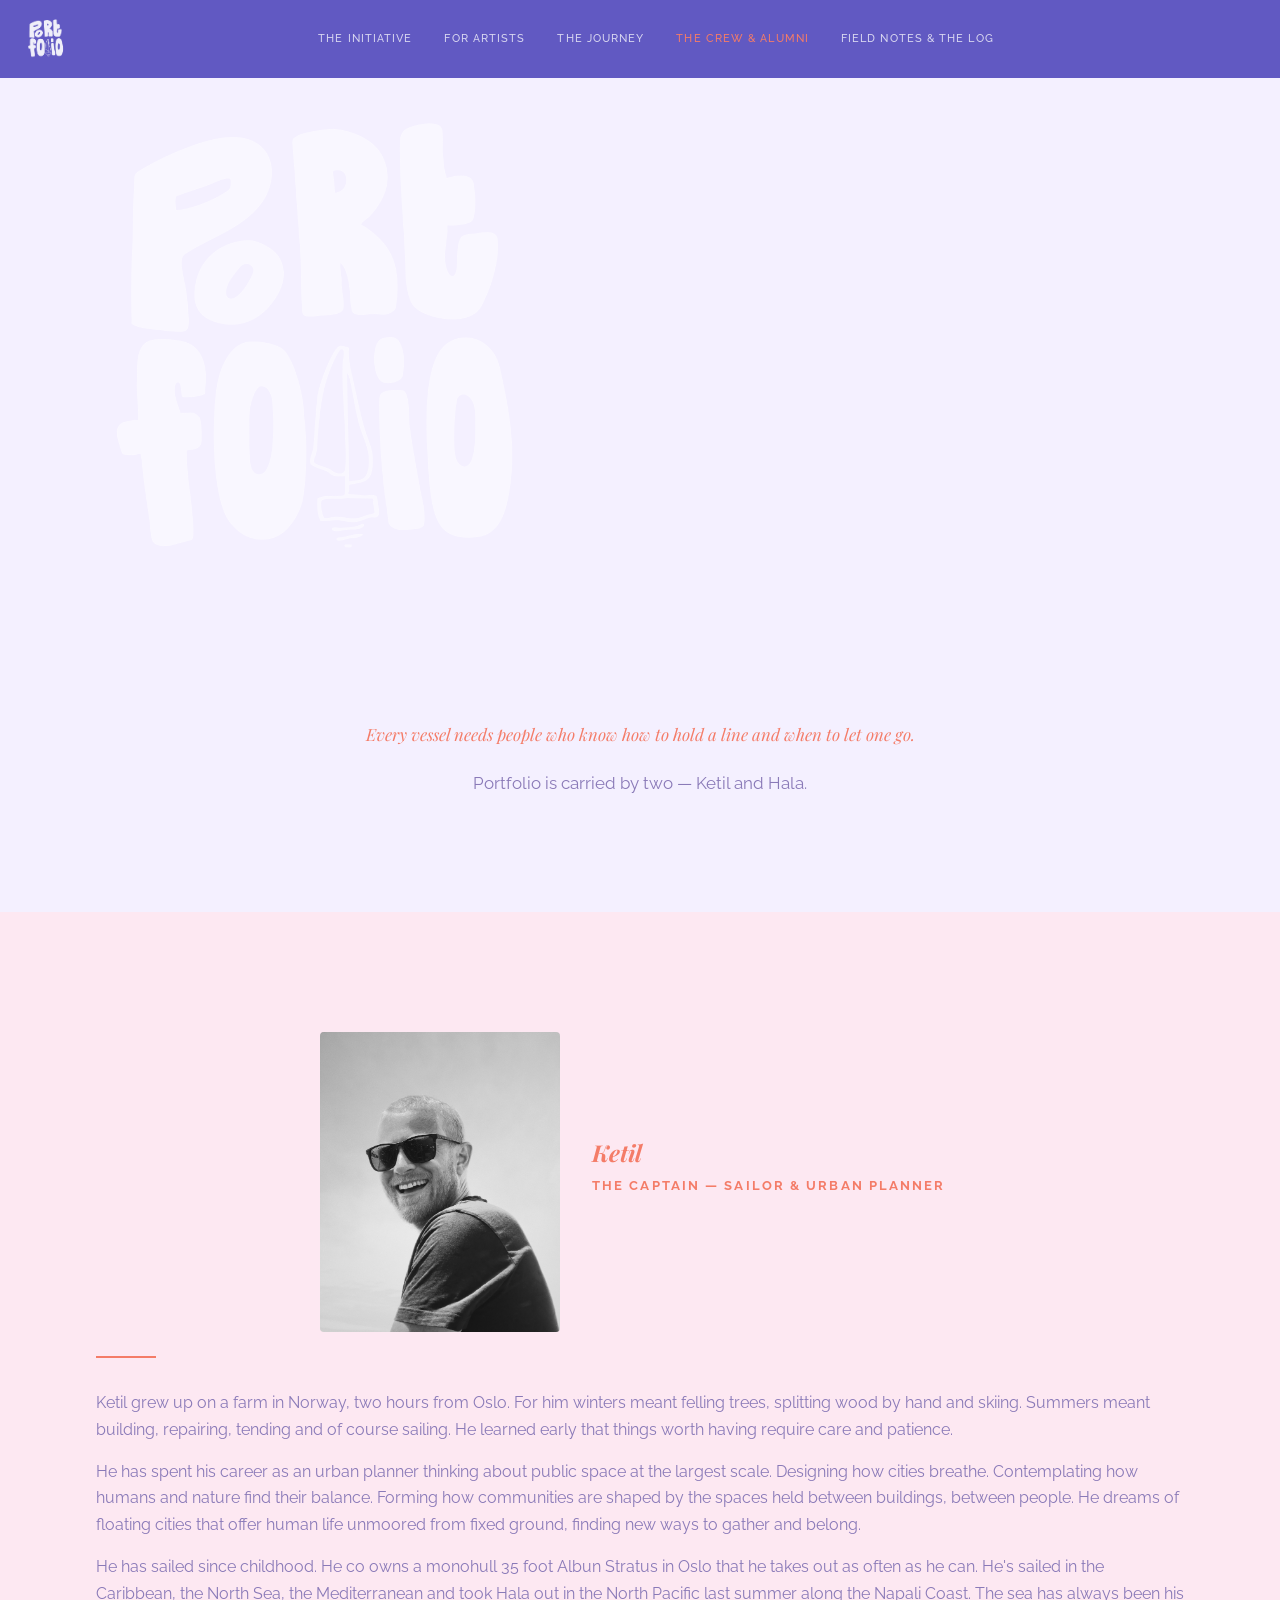
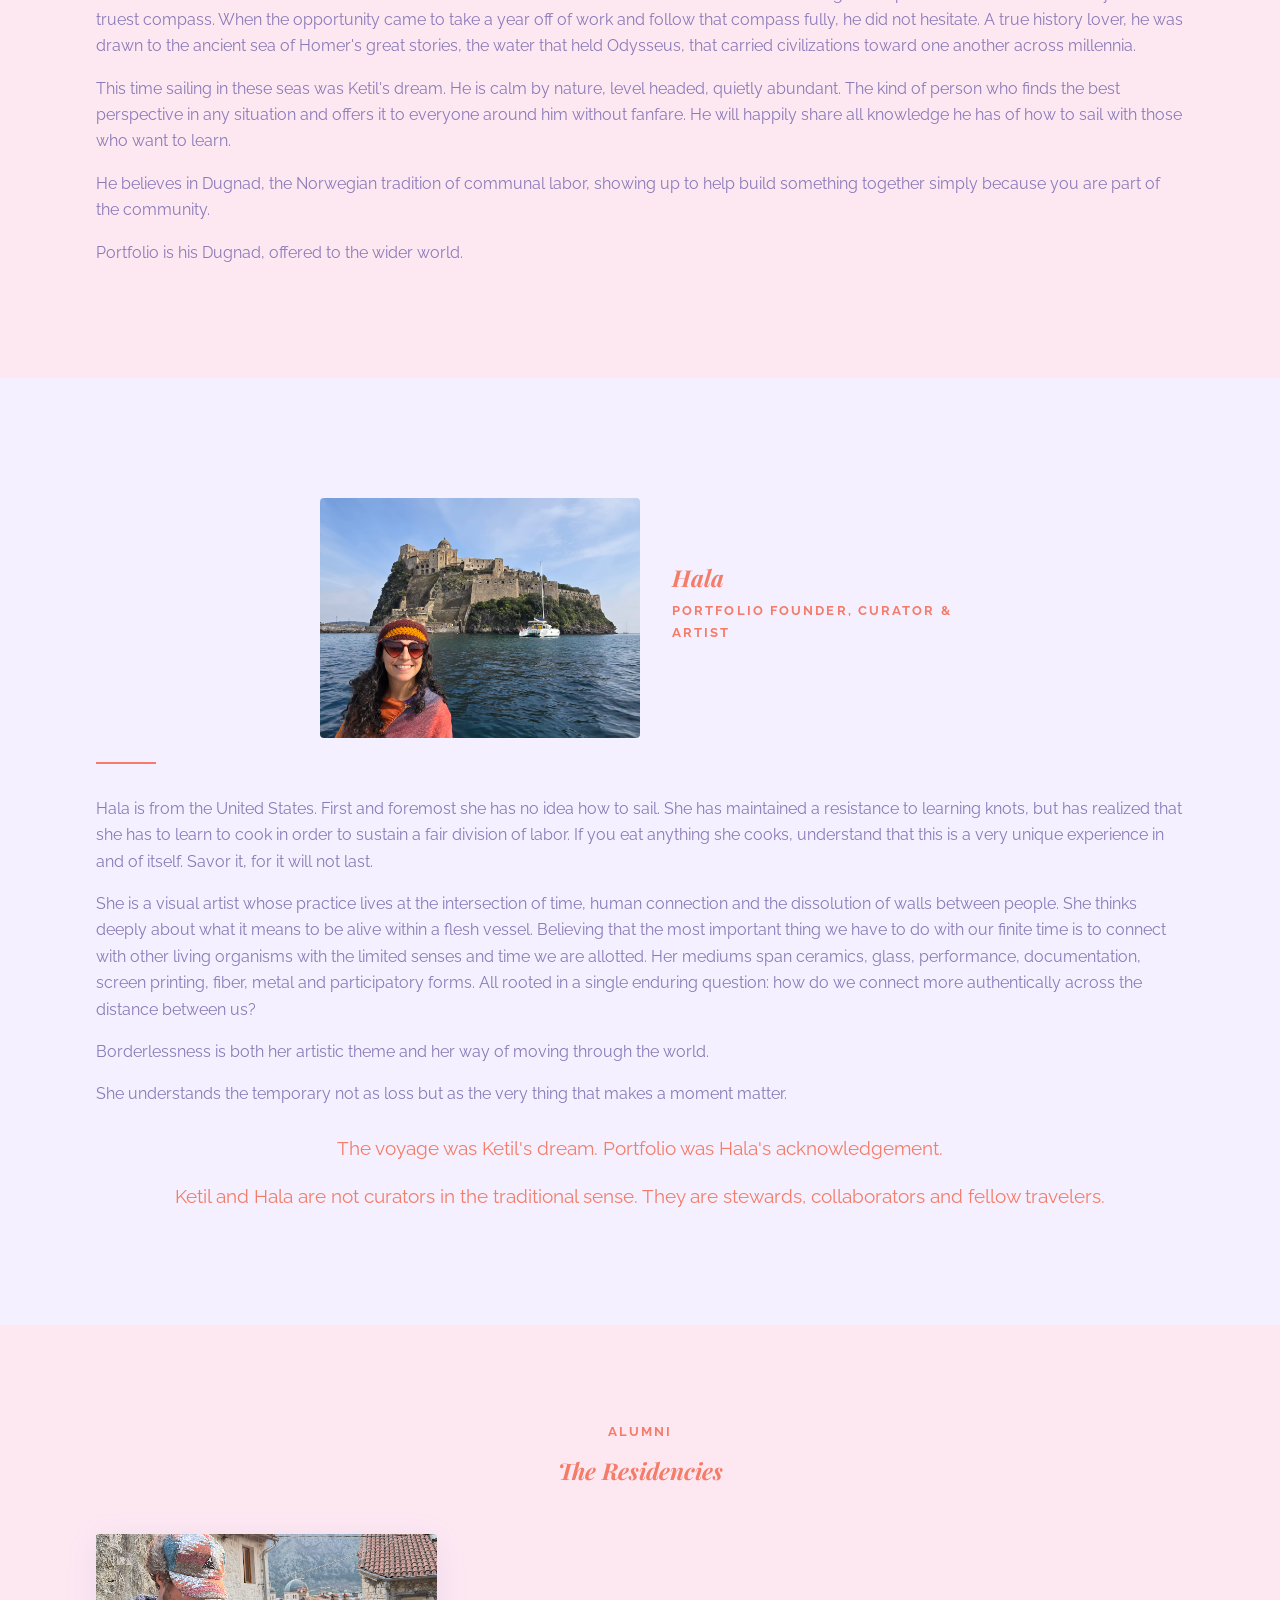
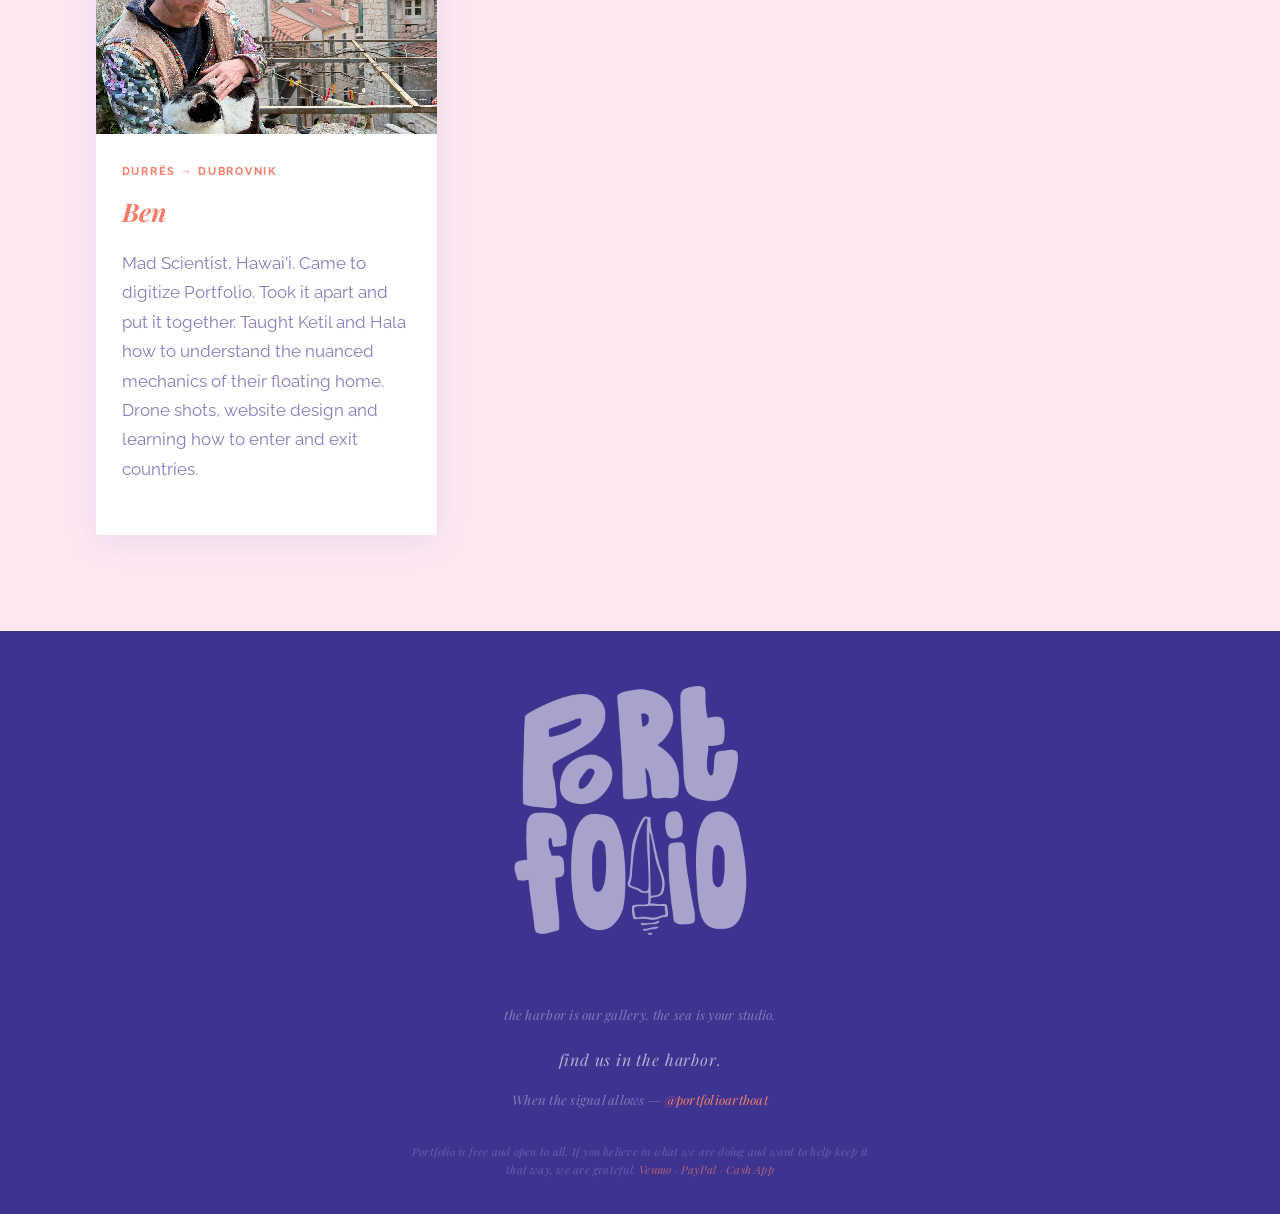
==== about.html @ 9d2e60da "font editing, donation link" ====
<!DOCTYPE html>
<html lang="en">
<head>
  <meta charset="UTF-8" />
  <meta name="viewport" content="width=device-width, initial-scale=1.0" />
  <title>The Crew & Alumni — Portfolio</title>
  <link rel="preconnect" href="https://fonts.googleapis.com" />
  <link rel="preconnect" href="https://fonts.gstatic.com" crossorigin />
  <link href="https://fonts.googleapis.com/css2?family=Playfair+Display:ital,wght@0,400;0,700;1,400&family=Raleway:wght@400;500;600;700&display=swap" rel="stylesheet" />
  <link rel="icon" type="image/png" href="logo.png" />
  <link rel="stylesheet" href="style.css" />
</head>
<body>

<nav class="nav-horizontal">
  <a href="index.html"><img src="logo.png" class="nav-logo" alt="Portfolio" /></a>
  <a href="index.html">The Initiative</a>
  <a href="artists.html">For Artists</a>
  <a href="map.html">The Journey</a>
  <a href="about.html" class="active">The Crew & Alumni</a>
  <a href="field-notes.html">Field Notes & The Log</a>
</nav>

<div class="home-photo">
  <img src="logo.png" alt="Portfolio" class="photo-overlay-logo" />
</div>


<section class="section" style="text-align: center;">
  <div style="max-width: 680px; margin: 0 auto;">
    <p class="frame-line" style="margin-left: auto; margin-right: auto; color: var(--gold);">Every vessel needs people who know how to hold a line and when to let one go.</p>
    <p>Portfolio is carried by two — Ketil and Hala.</p>
  </div>
</section>

<section class="section section-alt">
  <div class="crew-photo-wrap">
    <img src="ketil_portrait.jpg" alt="Ketil" class="crew-photo" />
    <div class="crew-photo-label">
      <h2 class="crew-name">Ketil</h2>
      <span class="crew-role">The Captain — Sailor & Urban Planner</span>
    </div>
  </div>
  <div class="divider"></div>
  <div class="crew-body">
    <p>Ketil grew up on a farm in Norway, two hours from Oslo. For him winters meant felling trees, splitting wood by hand and skiing. Summers meant building, repairing, tending and of course sailing. He learned early that things worth having require care and patience.</p>
    <p>He has spent his career as an urban planner thinking about public space at the largest scale. Designing how cities breathe. Contemplating how humans and nature find their balance. Forming how communities are shaped by the spaces held between buildings, between people. He dreams of floating cities that offer human life unmoored from fixed ground, finding new ways to gather and belong.</p>
    <p>He has sailed since childhood. He co owns a monohull 35 foot Albun Stratus in Oslo that he takes out as often as he can. He's sailed in the Caribbean, the North Sea, the Mediterranean and took Hala out in the North Pacific last summer along the Napali Coast. The sea has always been his truest compass. When the opportunity came to take a year off of work and follow that compass fully, he did not hesitate. A true history lover, he was drawn to the ancient sea of Homer's great stories, the water that held Odysseus, that carried civilizations toward one another across millennia.</p>
    <p>This time sailing in these seas was Ketil's dream. He is calm by nature, level headed, quietly abundant. The kind of person who finds the best perspective in any situation and offers it to everyone around him without fanfare. He will happily share all knowledge he has of how to sail with those who want to learn.</p>
    <p>He believes in Dugnad, the Norwegian tradition of communal labor, showing up to help build something together simply because you are part of the community.</p>
    <p>Portfolio is his Dugnad, offered to the wider world.</p>
  </div>
</section>

<section class="section">
  <div class="crew-photo-wrap">
    <img src="hala_dinghy.jpg" alt="Hala" class="crew-photo" style="width: 320px; height: 240px; object-position: center 20%;" />
    <div class="crew-photo-label">
      <h2 class="crew-name">Hala</h2>
      <span class="crew-role">Portfolio Founder, Curator & Artist</span>
    </div>
  </div>
  <div class="divider"></div>
  <div class="crew-body">
    <p>Hala is from the United States. First and foremost she has no idea how to sail. She has maintained a resistance to learning knots, but has realized that she has to learn to cook in order to sustain a fair division of labor. If you eat anything she cooks, understand that this is a very unique experience in and of itself. Savor it, for it will not last.</p>
    <p>She is a visual artist whose practice lives at the intersection of time, human connection and the dissolution of walls between people. She thinks deeply about what it means to be alive within a flesh vessel. Believing that the most important thing we have to do with our finite time is to connect with other living organisms with the limited senses and time we are allotted. Her mediums span ceramics, glass, performance, documentation, screen printing, fiber, metal and participatory forms. All rooted in a single enduring question: how do we connect more authentically across the distance between us?</p>
    <p>Borderlessness is both her artistic theme and her way of moving through the world.</p>
    <p>She understands the temporary not as loss but as the very thing that makes a moment matter.</p>
    <p style="text-align: center; font-size: 1.2rem; margin-top: 1.5rem; color: var(--gold);">The voyage was Ketil's dream. Portfolio was Hala's acknowledgement.</p>
    <p style="text-align: center; font-size: 1.2rem; margin-top: 1rem; color: var(--gold);">Ketil and Hala are not curators in the traditional sense. They are stewards, collaborators and fellow travelers.</p>
  </div>
</section>

<section class="section section-alt">
  <div style="text-align: center; margin-bottom: 3rem;">
    <span class="section-label">Alumni</span>
    <h2 style="margin-bottom: 0;">The Residencies</h2>
  </div>
  <div class="residency-cards">

    <div class="residency-card">
      <div class="residency-card-image" style="background-image: url('Ben_Residency.JPG'); background-size: cover; background-position: center;"></div>
      <div class="residency-card-body">
        <span class="residency-card-leg">Durrës → Dubrovnik</span>
        <h3 class="residency-card-name">Ben</h3>
        <p class="residency-card-desc">Mad Scientist, Hawai'i. Came to digitize Portfolio. Took it apart and put it together. Taught Ketil and Hala how to understand the nuanced mechanics of their floating home. Drone shots, website design and learning how to enter and exit countries.</p>
      </div>
    </div>

  </div>
</section>

<footer>
  <a href="index.html"><img src="logo.png" alt="Portfolio" class="footer-logo" /></a>
  <p class="footer-tagline">the harbor is our gallery. the sea is your studio.</p>
  <p class="footer-close"><a href="map.html">find us in the harbor.</a></p>
  <p class="footer-tagline" style="margin-top: 1rem;">When the signal allows — <a href="https://instagram.com/portfolioartboat">@portfolioartboat</a></p>
  <p class="footer-tagline" style="margin-top: 2rem; font-size: 0.7rem; opacity: 0.6; max-width: 480px; margin-left: auto; margin-right: auto; line-height: 1.6;">Portfolio is free and open to all. If you believe in what we are doing and want to help keep it that way, we are grateful. <a href="https://venmo.com/u/@jalahala77">Venmo</a> · <a href="https://paypal.me/jalahala77">PayPal</a> · <a href="https://cash.app/$jalahala77">Cash App</a></p>
</footer>

</body>
</html>
---- style.css ----
/* ── Portfolio: Floating Art Gallery ── */

*, *::before, *::after { box-sizing: border-box; margin: 0; padding: 0; }

:root {
  --navy:   #3d3490;
  --teal:   #36bcc8;
  --sand:   #fde8f2;
  --cream:  #f4f0ff;
  --gold:   #f47c68;
  --text:   #100d36;
  --light:  #ffffff;
  --muted:  #8a7ab8;
  --border: rgba(92,84,192,0.14);
}

html {
  scroll-behavior: smooth;
  -webkit-text-size-adjust: 100%;
  text-size-adjust: 100%;
}

body {
  font-family: 'Raleway', sans-serif;
  background: var(--cream);
  color: var(--text);
  line-height: 1.7;
  overflow-x: hidden;
}

/* ── NAV ── */
nav {
  position: fixed;
  top: 0; left: 0; right: 0;
  z-index: 100;
  display: flex;
  align-items: center;
  justify-content: space-between;
  padding: 0 2rem;
  height: 78px;
  background: rgba(92, 84, 192, 0.97);
  backdrop-filter: blur(8px);
}

.nav-logo {
  text-decoration: none;
  display: flex;
  flex-direction: column;
  align-items: flex-start;
  gap: 0.18rem;
  flex-shrink: 0;
}

.nav-logo-img {
  height: 50px;
  width: auto;
  display: block;
  filter: brightness(0) invert(1);
  opacity: 0.92;
  transition: opacity 0.2s;
}

.nav-logo:hover .nav-logo-img { opacity: 1; }

.nav-tagline {
  font-family: 'Playfair Display', serif;
  font-style: italic;
  font-size: 0.6rem;
  color: rgba(255,255,255,0.42);
  letter-spacing: 0.02em;
  line-height: 1;
  white-space: nowrap;
}

/* ── NAV HAMBURGER ── */
.nav-toggle {
  background: none;
  border: none;
  cursor: pointer;
  display: flex;
  flex-direction: column;
  gap: 5px;
  padding: 6px;
  margin-right: 0.25rem;
}

.nav-toggle span {
  display: block;
  width: 24px;
  height: 2px;
  background: rgba(255,255,255,0.85);
  border-radius: 1px;
  transition: background 0.2s;
}

.nav-toggle:hover span { background: var(--gold); }

/* ── NAV OVERLAY ── */
.nav-overlay {
  position: fixed;
  inset: 0;
  z-index: 200;
  background: rgba(92, 84, 192, 0.98);
  backdrop-filter: blur(12px);
  display: flex;
  flex-direction: column;
  align-items: center;
  justify-content: center;
  opacity: 0;
  pointer-events: none;
  transition: opacity 0.28s ease;
}

.nav-overlay.is-open {
  opacity: 1;
  pointer-events: all;
}

.nav-close {
  position: absolute;
  top: 1.6rem;
  right: 2rem;
  background: none;
  border: none;
  color: rgba(255,255,255,0.7);
  font-size: 2rem;
  line-height: 1;
  cursor: pointer;
  transition: color 0.2s;
  font-family: 'Raleway', sans-serif;
}

.nav-close:hover { color: var(--gold); }

.nav-overlay-links {
  list-style: none;
  text-align: center;
  display: flex;
  flex-direction: column;
  gap: 1.8rem;
}

.nav-overlay-links a {
  font-family: 'Playfair Display', serif;
  font-size: clamp(1.4rem, 3vw, 2rem);
  color: rgba(255,255,255,0.8);
  text-decoration: none;
  letter-spacing: 0.03em;
  transition: color 0.2s;
}

.nav-overlay-links a:hover,
.nav-overlay-links a.active { color: var(--gold); }


/* ── HOME PAGE NAV (horizontal, with logo) ── */
.nav-horizontal {
  position: fixed;
  top: 0; left: 0; right: 0;
  z-index: 100;
  display: flex;
  align-items: center;
  justify-content: center;
  flex-wrap: wrap;
  padding: 0 2rem;
  min-height: 66px;
  background: rgba(92, 84, 192, 0.97);
  backdrop-filter: blur(8px);
  gap: 0.2rem 2rem;
}
.nav-logo {
  position: absolute;
  left: 1.25rem;
  top: 50%;
  transform: translateY(-50%);
  height: 54px;
  width: auto;
  opacity: 0.9;
  filter: brightness(0) invert(1);
  display: block;
}

.nav-horizontal a {
  color: rgba(255,255,255,0.75);
  text-decoration: none;
  font-size: 0.68rem;
  letter-spacing: 0.1em;
  text-transform: uppercase;
  font-weight: 500;
  transition: color 0.2s;
  white-space: nowrap;
  padding: 0.5rem 0;
}

.nav-horizontal a:hover,
.nav-horizontal a.active { color: var(--gold); }

/* ── HOME PHOTO HEADER ── */
.home-photo {
  width: 100%;
  height: 62vh;
  min-height: 380px;
  background: url('boat pic_re.V3.jpg') center/cover no-repeat;
  margin-top: 66px;
  position: relative;
  display: flex;
  align-items: center;
  justify-content: center;
  overflow: visible;
}
.photo-overlay-logo {
  height: 110%;
  width: auto;
  opacity: 0.5;
  filter: brightness(0) invert(1);
  pointer-events: none;
  user-select: none;
  position: absolute;
  left: 1.5rem;
}

/* ── HOME IDENTITY (logo + tagline below photo) ── */
.home-identity {
  display: flex;
  flex-direction: column;
  align-items: center;
  text-align: center;
  padding: 5rem 2rem 3rem;
  background: var(--cream);
}

.home-logo {
  height: clamp(100px, 16vw, 180px);
  width: auto;
  margin-bottom: 1.6rem;
  opacity: 0.82;
}

.home-tagline-text {
  font-family: 'Playfair Display', serif;
  font-style: italic;
  font-size: clamp(1rem, 2vw, 1.3rem);
  color: var(--muted);
  letter-spacing: 0.03em;
}

/* ── PAGE TITLE (below photo, all inner pages) ── */
.page-title {
  padding: 4rem 6rem 3rem;
  background: var(--cream);
  border-bottom: 1px solid var(--border);
}

.page-title .section-label { display: block; margin-bottom: 1rem; }

.page-title h1 {
  font-family: 'Playfair Display', serif;
  font-size: clamp(2.5rem, 5vw, 4.5rem);
  color: var(--navy);
  line-height: 1.15;
  max-width: 700px;
}

.page-title p {
  color: var(--muted);
  max-width: 560px;
  margin-top: 1.2rem;
  font-size: 1.1rem;
  line-height: 1.7;
}

/* ── HOME INITIATIVE COPY ── */
.home-copy {
  max-width: 680px;
  margin: 0 auto;
  padding: 2rem 2rem 7rem;
}

.home-copy .section-label {
  display: block;
  margin-bottom: 1.2rem;
}

.home-copy p {
  font-size: 1.05rem;
  color: var(--muted);
  line-height: 1.8;
  margin-bottom: 1.2rem;
}

/* ── HERO LOGO ── */
.hero-logo {
  position: absolute;
  right: 5rem;
  top: 50%;
  transform: translateY(-50%);
  width: clamp(180px, 22vw, 320px);
  opacity: 0.13;
  pointer-events: none;
  filter: brightness(0) invert(1);
}

@media (max-width: 900px) {
  .hero-logo { display: none; }
}

/* ── HERO ── */
.hero {
  min-height: 100vh;
  display: flex;
  flex-direction: column;
  justify-content: center;
  align-items: flex-start;
  padding: 7rem 6rem 5rem;
  background: linear-gradient(160deg, rgba(92,84,192,0.30) 0%, rgba(140,60,180,0.22) 52%, rgba(54,188,200,0.18) 100%), url('boat pic_re.V3.jpg') center/cover no-repeat;
  position: relative;
  overflow: hidden;
}

.hero::after {
  content: '';
  position: absolute;
  inset: 0;
  background: url("data:image/svg+xml,%3Csvg width='60' height='60' viewBox='0 0 60 60' xmlns='http://www.w3.org/2000/svg'%3E%3Cg fill='none' fill-rule='evenodd'%3E%3Cg fill='%23ffffff' fill-opacity='0.025'%3E%3Cpath d='M36 34v-4h-2v4h-4v2h4v4h2v-4h4v-2h-4zm0-30V0h-2v4h-4v2h4v4h2V6h4V4h-4zM6 34v-4H4v4H0v2h4v4h2v-4h4v-2H6zM6 4V0H4v4H0v2h4v4h2V6h4V4H6z'/%3E%3C/g%3E%3C/g%3E%3C/svg%3E");
  pointer-events: none;
}

.hero-eyebrow {
  font-size: 0.78rem;
  letter-spacing: 0.22em;
  text-transform: uppercase;
  color: var(--gold);
  margin-bottom: 1.2rem;
  font-weight: 600;
}

.hero h1 {
  font-family: 'Playfair Display', serif;
  font-size: clamp(3rem, 7vw, 6rem);
  color: var(--light);
  line-height: 1.1;
  max-width: 700px;
  margin-bottom: 1.5rem;
}

.hero p {
  color: rgba(255,255,255,0.72);
  font-size: 1.15rem;
  max-width: 560px;
  margin-bottom: 2.5rem;
  line-height: 1.8;
}

.hero-cta {
  display: flex;
  gap: 1rem;
  flex-wrap: wrap;
}

/* ── BUTTONS ── */
.btn {
  display: inline-block;
  padding: 0.85rem 2rem;
  border-radius: 2px;
  font-size: 0.82rem;
  letter-spacing: 0.14em;
  text-transform: uppercase;
  font-weight: 600;
  text-decoration: none;
  transition: all 0.22s;
  cursor: pointer;
  border: none;
  font-family: 'Raleway', sans-serif;
}

.btn-primary {
  background: var(--gold);
  color: var(--navy);
}
.btn-primary:hover { background: #e0604e; transform: translateY(-2px); }

.btn-outline {
  background: transparent;
  color: var(--light);
  border: 1.5px solid rgba(255,255,255,0.4);
}
.btn-outline:hover {
  border-color: var(--gold);
  color: var(--gold);
  transform: translateY(-2px);
}

.btn-dark {
  background: var(--navy);
  color: var(--light);
}
.btn-dark:hover { background: #4840a8; transform: translateY(-2px); }

/* ── SECTIONS ── */
.section {
  padding: 6rem 6rem;
}

.section-alt {
  background: var(--sand);
}

.section-dark {
  background: var(--navy);
  color: var(--light);
}

.section-label {
  font-size: 0.82rem;
  letter-spacing: 0.16em;
  text-transform: uppercase;
  color: var(--gold);
  font-weight: 700;
  font-family: 'Raleway', sans-serif;
  margin-bottom: 0.8rem;
  display: block;
  text-align: center;
}

.section h2 {
  font-family: 'Playfair Display', serif;
  font-size: 1.45rem;
  font-weight: 700;
  font-style: italic;
  line-height: 1.3;
  margin-bottom: 1.5rem;
  color: var(--gold);
}

.section-dark h2 { color: var(--gold); }

.section p {
  max-width: 680px;
  color: var(--muted);
  margin-bottom: 1.2rem;
  font-size: 1.05rem;
}

.section-dark p { color: rgba(255,255,255,0.68); }

/* ── GRID / CARDS ── */
.cards {
  display: grid;
  grid-template-columns: repeat(auto-fit, minmax(280px, 1fr));
  gap: 2rem;
  margin-top: 3.5rem;
}

.card {
  background: var(--light);
  padding: 2.5rem 2rem;
  border-top: 3px solid var(--gold);
  box-shadow: 0 4px 24px rgba(0,0,0,0.06);
}

.section-alt .card { background: var(--cream); }

.card-icon {
  font-size: 2rem;
  margin-bottom: 1rem;
  display: block;
}

.card-icon-img {
  display: block;
  width: calc(100% + 4rem);
  margin: -2.5rem -2rem 1.5rem -2rem;
  height: 230px;
  object-fit: cover;
  object-position: center;
}

.card-icon-img.community-img {
  object-position: center top;
}

.card h3 {
  font-family: 'Playfair Display', serif;
  font-size: 1.2rem;
  font-weight: 700;
  font-style: italic;
  color: var(--gold);
  margin-bottom: 0.8rem;
}

.card p {
  font-size: 0.95rem;
  color: var(--muted);
  max-width: none;
  margin-bottom: 0;
}

/* ── DIVIDER ── */
.divider {
  width: 60px;
  height: 2px;
  background: var(--gold);
  margin: 1.5rem 0 2rem;
}

/* ── PAGE HEADER ── */
.page-header {
  padding: 9rem 6rem 4rem;
  background: linear-gradient(160deg, rgba(92,84,192,0.55) 0%, rgba(140,60,180,0.45) 60%, rgba(54,188,200,0.38) 100%), url('boat pic_re.V3.jpg') center/cover no-repeat;
}

.page-header .section-label { display: block; margin-bottom: 1rem; }
.page-header h1 {
  font-family: 'Playfair Display', serif;
  font-size: clamp(2.5rem, 5vw, 4.5rem);
  color: var(--light);
  line-height: 1.15;
  max-width: 700px;
}

.page-header p {
  color: rgba(255,255,255,0.7);
  max-width: 560px;
  margin-top: 1.2rem;
  font-size: 1.1rem;
}

/* ── FORM ── */
.form-grid {
  display: grid;
  grid-template-columns: 1fr 1fr;
  gap: 1.5rem;
}

.form-group {
  display: flex;
  flex-direction: column;
  gap: 0.45rem;
}

.form-group.full { grid-column: 1 / -1; }

label {
  font-size: 0.78rem;
  letter-spacing: 0.12em;
  text-transform: uppercase;
  font-weight: 600;
  color: var(--navy);
}

input, textarea, select {
  font-family: 'Raleway', sans-serif;
  font-size: 1rem;
  padding: 0.8rem 1rem;
  border: 1.5px solid var(--border);
  background: var(--light);
  color: var(--text);
  border-radius: 2px;
  transition: border-color 0.2s, box-shadow 0.2s;
  outline: none;
  width: 100%;
}

input:focus, textarea:focus, select:focus {
  border-color: var(--teal);
  box-shadow: 0 0 0 3px rgba(54,188,200,0.22);
}

textarea { resize: vertical; min-height: 140px; }

.form-note {
  font-size: 0.82rem;
  color: var(--muted);
  margin-top: 0.4rem;
}

.form-success {
  display: none;
  padding: 1.2rem 1.5rem;
  background: rgba(54,188,200,0.10);
  border-left: 3px solid var(--teal);
  color: var(--teal);
  font-weight: 600;
  margin-top: 1.5rem;
}

/* ── SPECS TABLE ── */
.specs-table {
  width: 100%;
  border-collapse: collapse;
  margin-top: 2rem;
}

.specs-table tr {
  border-bottom: 1px solid var(--border);
}

.specs-table tr:last-child { border-bottom: none; }

.specs-table td {
  padding: 1rem 1.2rem;
  font-size: 1rem;
}

.specs-table td:first-child {
  font-size: 0.78rem;
  letter-spacing: 0.1em;
  text-transform: uppercase;
  font-weight: 700;
  color: var(--muted);
  width: 40%;
}

.specs-table td:last-child {
  color: var(--navy);
  font-weight: 500;
}

.specs-table tr:nth-child(even) { background: rgba(248,244,255,0.7); }

/* ── MAP ── */
#map {
  height: 580px;
  width: 100%;
  border-top: 4px solid var(--gold);
}

.map-legend {
  display: flex;
  gap: 2rem;
  margin-top: 1.5rem;
  flex-wrap: wrap;
}

.legend-item {
  display: flex;
  align-items: center;
  gap: 0.6rem;
  font-size: 0.88rem;
  color: var(--navy);
  font-weight: 500;
}

.legend-dot {
  width: 14px;
  height: 14px;
  border-radius: 50%;
  flex-shrink: 0;
}

.legend-dot.current { background: var(--gold); border: 2px solid var(--navy); }
.legend-dot.planned { background: var(--teal); opacity: 0.8; }

/* ── FOOTER ── */
footer {
  background: var(--navy);
  color: rgba(255,255,255,0.55);
  text-align: center;
  padding: 0.3rem 2.5rem 1rem;
  font-size: 0.85rem;
  letter-spacing: 0.06em;
}

.footer-logo {
  display: block;
  margin: 0 auto 0.5rem;
  height: 360px;
  width: auto;
  opacity: 0.55;
  filter: brightness(0) invert(1);
}

.footer-tagline {
  font-family: 'Playfair Display', serif;
  font-style: italic;
  color: rgba(255,255,255,0.35);
  font-size: 0.82rem;
  margin-bottom: 1.2rem;
  letter-spacing: 0.02em;
}

.footer-close {
  font-family: 'Playfair Display', serif;
  font-style: italic;
  color: rgba(255,255,255,0.6);
  font-size: 1rem;
  margin-top: 0.6rem;
}
.footer-close a {
  color: inherit;
  text-decoration: none;
  transition: color 0.2s;
}
.footer-close a:hover {
  color: rgba(255,255,255,0.95);
}

footer a { color: var(--gold); text-decoration: none; }
footer strong { color: var(--light); }

/* ── FRAME LINES (italic opening / closing) ── */
.frame-line {
  font-family: 'Playfair Display', serif;
  font-style: italic;
  font-size: 1.1rem;
  color: var(--muted);
  line-height: 1.75;
  margin-bottom: 2rem;
  max-width: 680px;
}

.frame-line.large {
  font-size: 1.45rem;
  color: var(--navy);
}

/* ── CENTRED SECTION — frame-lines inherit centre alignment ── */
.section[style*="text-align: center"] .frame-line {
  margin-left: auto;
  margin-right: auto;
}

/* ── ARTISTS PAGE SPLIT COLUMNS ── */
.artists-split {
  display: grid;
  grid-template-columns: 1fr 1fr;
  gap: 3rem;
  margin: 2rem auto 3rem;
  max-width: 900px;
  text-align: left;
}

.artists-split-col p {
  text-align: left;
}

.artists-closing {
  max-width: 680px;
  margin: 0 auto 2rem;
  text-align: center;
}

.artists-closing p {
  font-family: 'Playfair Display', serif;
  font-style: italic;
  font-size: 1.1rem;
  font-weight: 700;
  color: var(--gold);
  line-height: 1.4;
  margin-bottom: 0.5rem;
}

/* ── ARTISTS SUBHEAD (same size as opener, dark not orange) ── */
h2.artists-subhead {
  font-family: 'Playfair Display', serif;
  font-style: italic;
  font-size: 1.1rem;
  font-weight: 700;
  color: var(--gold);
  line-height: 1.3;
  margin-bottom: 2rem;
}

/* ── ARTISTS INTRO COPY (matches homepage layout) ── */
.artists-intro {
  max-width: 680px;
  margin: 0 auto 2.5rem;
  text-align: left;
}

.artists-intro p {
  font-size: 1.05rem;
  color: var(--muted);
  line-height: 1.8;
  margin-bottom: 1.2rem;
}

/* ── ARTISTS PAGE OPENER ── */
.artists-opener,
.section p.artists-opener {
  font-family: 'Playfair Display', serif;
  font-style: italic;
  font-size: 1.1rem;
  font-weight: 700;
  color: var(--gold);
  line-height: 1.75;
  margin-bottom: 2.5rem;
  max-width: 900px;
  margin-left: auto;
  margin-right: auto;
}

.frame-line.closing {
  margin-top: 2.5rem;
  margin-bottom: 0;
}

/* ── SECTION RULE ── */
.section-rule {
  border: none;
  border-top: 1px solid var(--border);
  margin: 4rem 0;
}

/* ── TWO-WAY SPLIT ── */
.two-way {
  display: grid;
  grid-template-columns: 1fr 1fr;
  gap: 4rem;
  margin-top: 2rem;
}

/* ── CREW BIOS ── */
.crew-photo-wrap {
  display: flex;
  align-items: center;
  gap: 2rem;
  margin: 1.5rem auto 0.75rem;
  max-width: 640px;
}

.crew-photo {
  display: block;
  flex-shrink: 0;
  width: 240px;
  height: 300px;
  object-fit: cover;
  object-position: center top;
  border-radius: 4px;
}

.crew-photo-label {
  text-align: left;
}

.crew-photo-label .crew-name {
  margin: 0 0 0.4rem;
}

.crew-photo-label .crew-role {
  display: block;
}
.crew-name {
  font-family: 'Playfair Display', serif;
  font-size: 1.5rem;
  font-weight: 700;
  font-style: italic;
  color: var(--gold);
  margin-bottom: 0.3rem;
}

.crew-role {
  font-size: 0.82rem;
  letter-spacing: 0.16em;
  text-transform: uppercase;
  color: var(--gold);
  font-weight: 700;
  font-family: 'Raleway', sans-serif;
  margin-bottom: 1.8rem;
}

.crew-body p {
  font-size: 0.97rem;
  color: var(--muted);
  margin-bottom: 1rem;
  max-width: none;
}

/* ── LOG ENTRIES ── */
.log-entries {
  margin-top: 3rem;
  display: flex;
  flex-direction: column;
  gap: 4rem;
}

.log-entry {
  border-left: 2px solid var(--border);
  padding-left: 2rem;
}

.log-meta {
  font-size: 0.82rem;
  letter-spacing: 0.16em;
  text-transform: uppercase;
  color: var(--gold);
  font-weight: 700;
  font-family: 'Raleway', sans-serif;
  margin-bottom: 0.8rem;
  overflow-wrap: break-word;
  word-break: break-word;
}

.log-entry h3 {
  font-family: 'Playfair Display', serif;
  font-size: 1.3rem;
  font-weight: 700;
  font-style: italic;
  color: var(--gold);
  margin-bottom: 1rem;
}

.log-entry p {
  font-size: 0.95rem;
  color: var(--muted);
  margin-bottom: 0.8rem;
  max-width: 640px;
}

.log-entry em {
  display: block;
  font-family: 'Playfair Display', serif;
  font-size: 0.92rem;
  color: var(--navy);
  opacity: 0.6;
  margin-top: 0.5rem;
}

/* ── ARCHIVE ── */
.archive-grid {
  display: grid;
  grid-template-columns: repeat(auto-fill, minmax(190px, 1fr));
  gap: 1.5rem;
  margin-top: 3rem;
}

.archive-card {
  background: var(--light);
  padding: 1.4rem 1.2rem;
  border-top: 2px solid var(--border);
}

.archive-port {
  font-size: 0.65rem;
  letter-spacing: 0.14em;
  text-transform: uppercase;
  color: var(--gold);
  font-weight: 700;
  margin-bottom: 0.5rem;
}

.archive-card h4 {
  font-family: 'Playfair Display', serif;
  font-size: 1.1rem;
  font-weight: 700;
  font-style: italic;
  color: var(--gold);
  margin-bottom: 0.25rem;
}

.archive-medium {
  font-size: 0.8rem;
  color: var(--muted);
}

/* ── IMAGE DIVIDER ── */
.img-divider {
  width: 100%;
  height: 300px;
  background: url('boat pic_re.V3.jpg') center/cover no-repeat;
  opacity: 0.65;
}

/* ── STAY CLOSE ── */
.email-form {
  display: flex;
  gap: 1rem;
  margin-top: 2rem;
  flex-wrap: wrap;
}

.email-form input[type="email"] {
  flex: 1;
  min-width: 220px;
}

/* ── COME ABOARD OPENER ── */
.come-aboard-opener,
.section p.come-aboard-opener {
  font-family: 'Playfair Display', serif;
  font-style: italic;
  font-size: 1.45rem;
  font-weight: 700;
  color: var(--gold);
  line-height: 1.3;
  margin-bottom: 2rem;
  max-width: 720px;
  margin-left: auto;
  margin-right: auto;
}

.come-aboard-intro {
  max-width: 640px;
  margin: 0 auto;
  text-align: left;
}

.come-aboard-intro p {
  font-size: 1.05rem;
  color: var(--muted);
  line-height: 1.8;
  margin-bottom: 1.2rem;
}

/* ── RESIDENCY CARDS ── */
.residency-cards {
  display: grid;
  grid-template-columns: repeat(3, 1fr);
  gap: 2rem;
  max-width: 1100px;
  margin: 0 auto;
}

.residency-card {
  background: var(--light);
  border-radius: 3px;
  overflow: hidden;
  box-shadow: 0 6px 32px rgba(92,84,192,0.10);
  display: flex;
  flex-direction: column;
}

.residency-card-image {
  width: 100%;
  height: 200px;
  flex-shrink: 0;
}

.residency-card-body {
  padding: 1.8rem 1.6rem 2rem;
  display: flex;
  flex-direction: column;
  flex: 1;
}

.residency-card-leg {
  font-size: 0.68rem;
  letter-spacing: 0.16em;
  text-transform: uppercase;
  color: var(--gold);
  font-weight: 700;
  margin-bottom: 0.5rem;
  display: block;
}

.residency-card-name {
  font-family: 'Playfair Display', serif;
  font-size: 1.6rem;
  font-weight: 700;
  font-style: italic;
  color: var(--gold);
  margin-bottom: 1rem;
}

.residency-card-desc {
  font-size: 0.92rem;
  color: var(--muted);
  line-height: 1.75;
  margin-bottom: 1.2rem;
  max-width: none;
}

.residency-card-quote {
  font-family: 'Playfair Display', serif;
  font-style: italic;
  font-size: 0.97rem;
  color: var(--navy);
  border-left: 2px solid var(--gold);
  padding-left: 1rem;
  margin-top: auto;
  line-height: 1.6;
}

/* ── RESPONSIVE ── */
@media (max-width: 900px) {
  nav { padding: 0 1.25rem; }
  .hero, .section, .page-header, .page-title { padding-left: 2rem; padding-right: 2rem; }
  .form-grid { grid-template-columns: 1fr; }
  .form-group.full { grid-column: 1; }
  .two-way { grid-template-columns: 1fr; gap: 2.5rem; }
  .residency-cards { grid-template-columns: 1fr; max-width: 520px; }
  .artists-split { grid-template-columns: 1fr; }
}

@media (max-width: 640px) {
  html, body { overflow-x: hidden; }

  .hero, .section, .page-header, .page-title { padding-left: 1.25rem; padding-right: 1.25rem; }

  /* Solid navy strip fixed behind the nav to fill the gap above page content */
  body::before {
    content: '';
    position: fixed;
    top: 0;
    left: 0;
    right: 0;
    height: 150px;
    background: rgb(92, 84, 192);
    z-index: 99;
    pointer-events: none;
  }

  /* Logo sits centred at top; links wrap in rows beneath it */
  .nav-horizontal {
    min-height: auto;
    padding: 50px 0.75rem 0.75rem;
    gap: 0.35rem 1rem;
    justify-content: center;
    align-items: center;
    overflow: visible;
    background: rgb(92, 84, 192);
    backdrop-filter: none;
  }

  .nav-horizontal a {
    font-size: 0.6rem;
    padding: 0.3rem 0;
  }

  .nav-logo {
    position: absolute;
    top: 0.5rem;
    left: 50%;
    transform: translateX(-50%);
    height: 38px;
  }

  .home-photo {
    margin-top: 150px;
  }

  .crew-photo-wrap {
    flex-direction: column;
    align-items: flex-start;
    gap: 1rem;
  }

  .crew-photo {
    width: 100%;
    height: 220px;
    object-position: center center;
  }
}
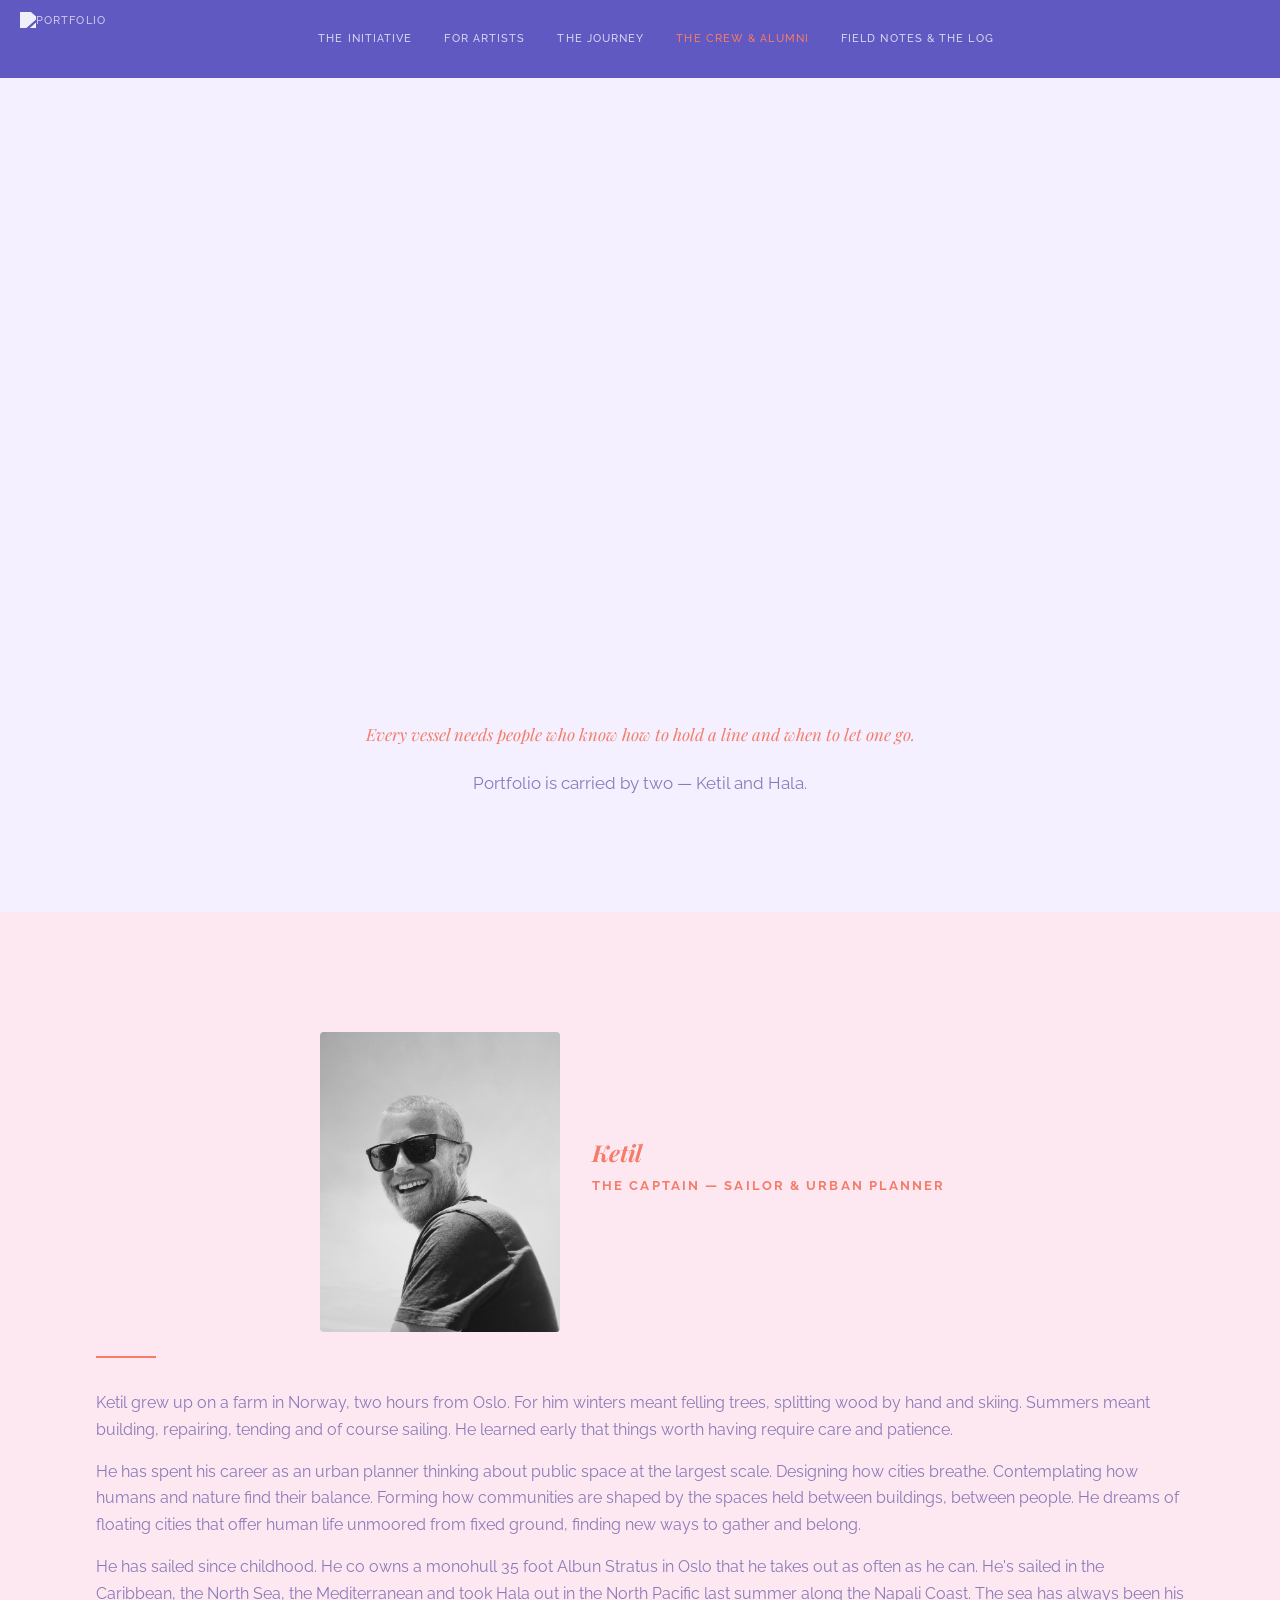
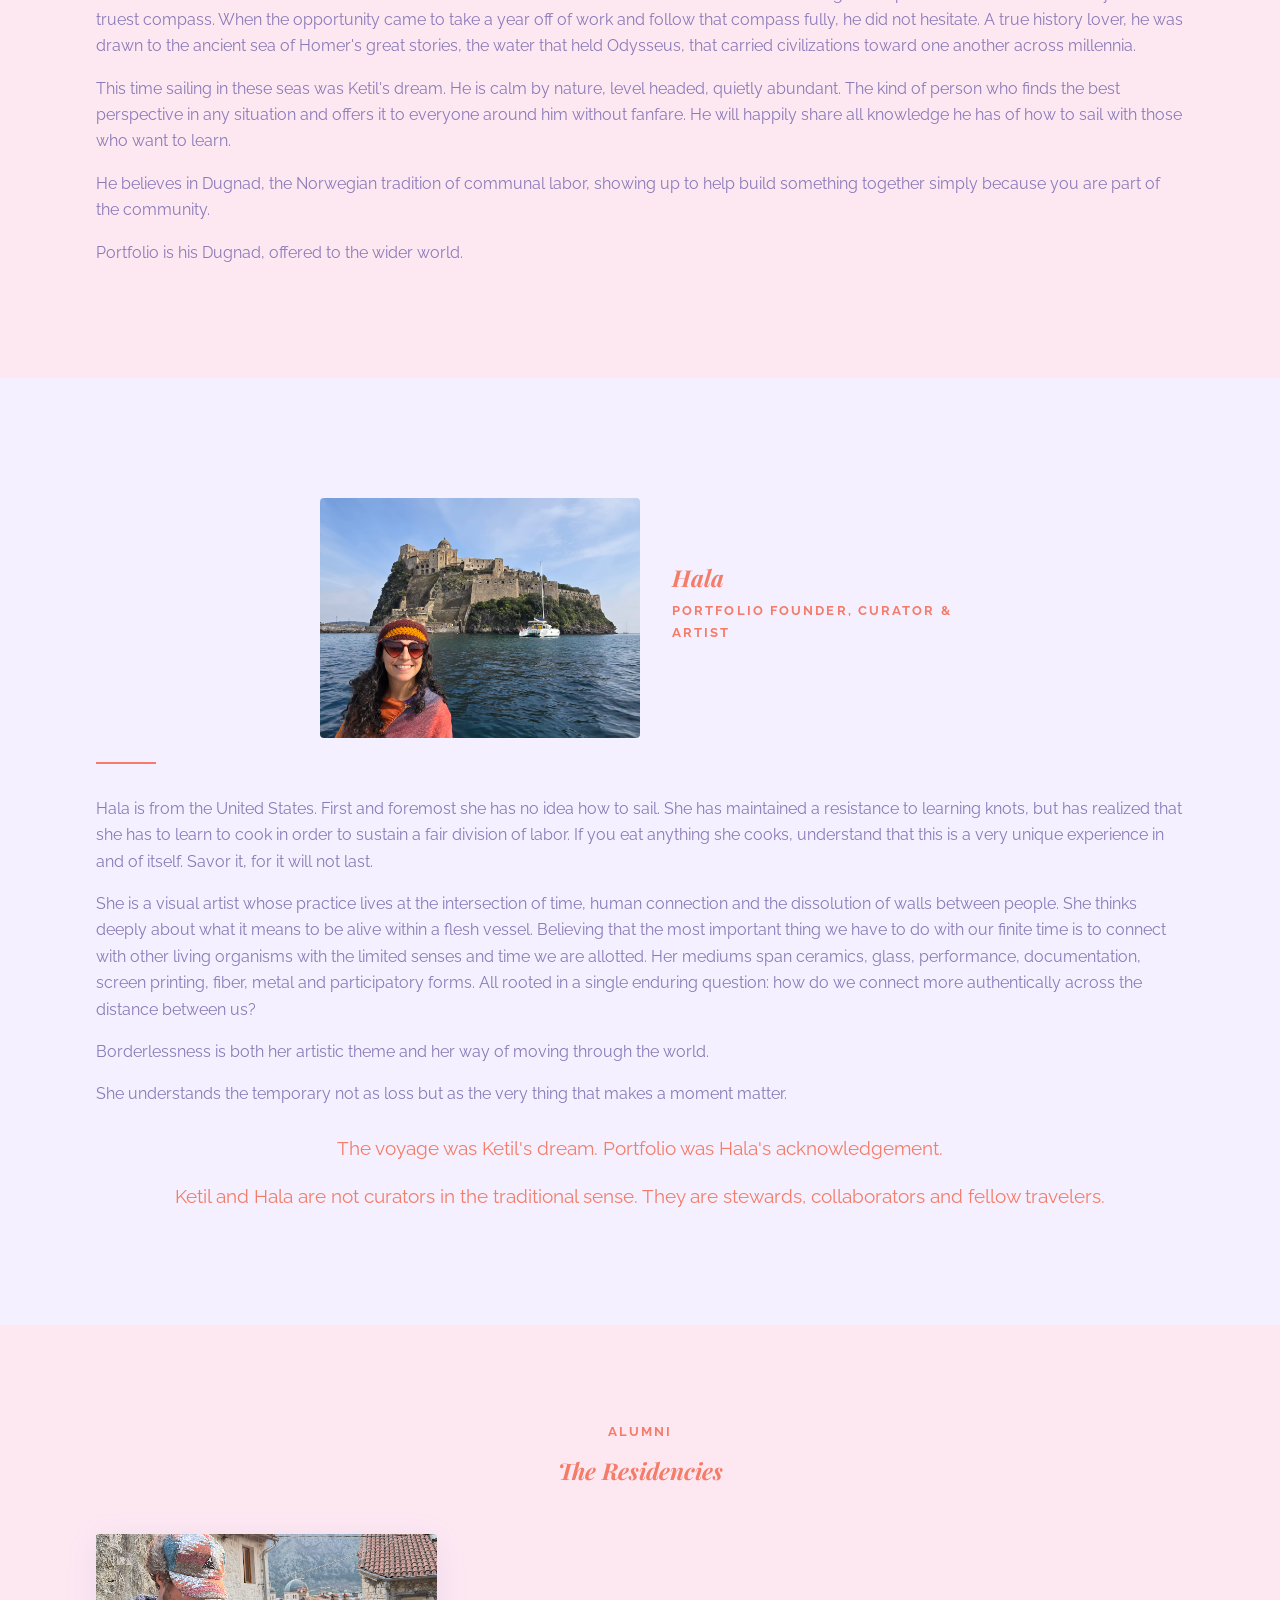
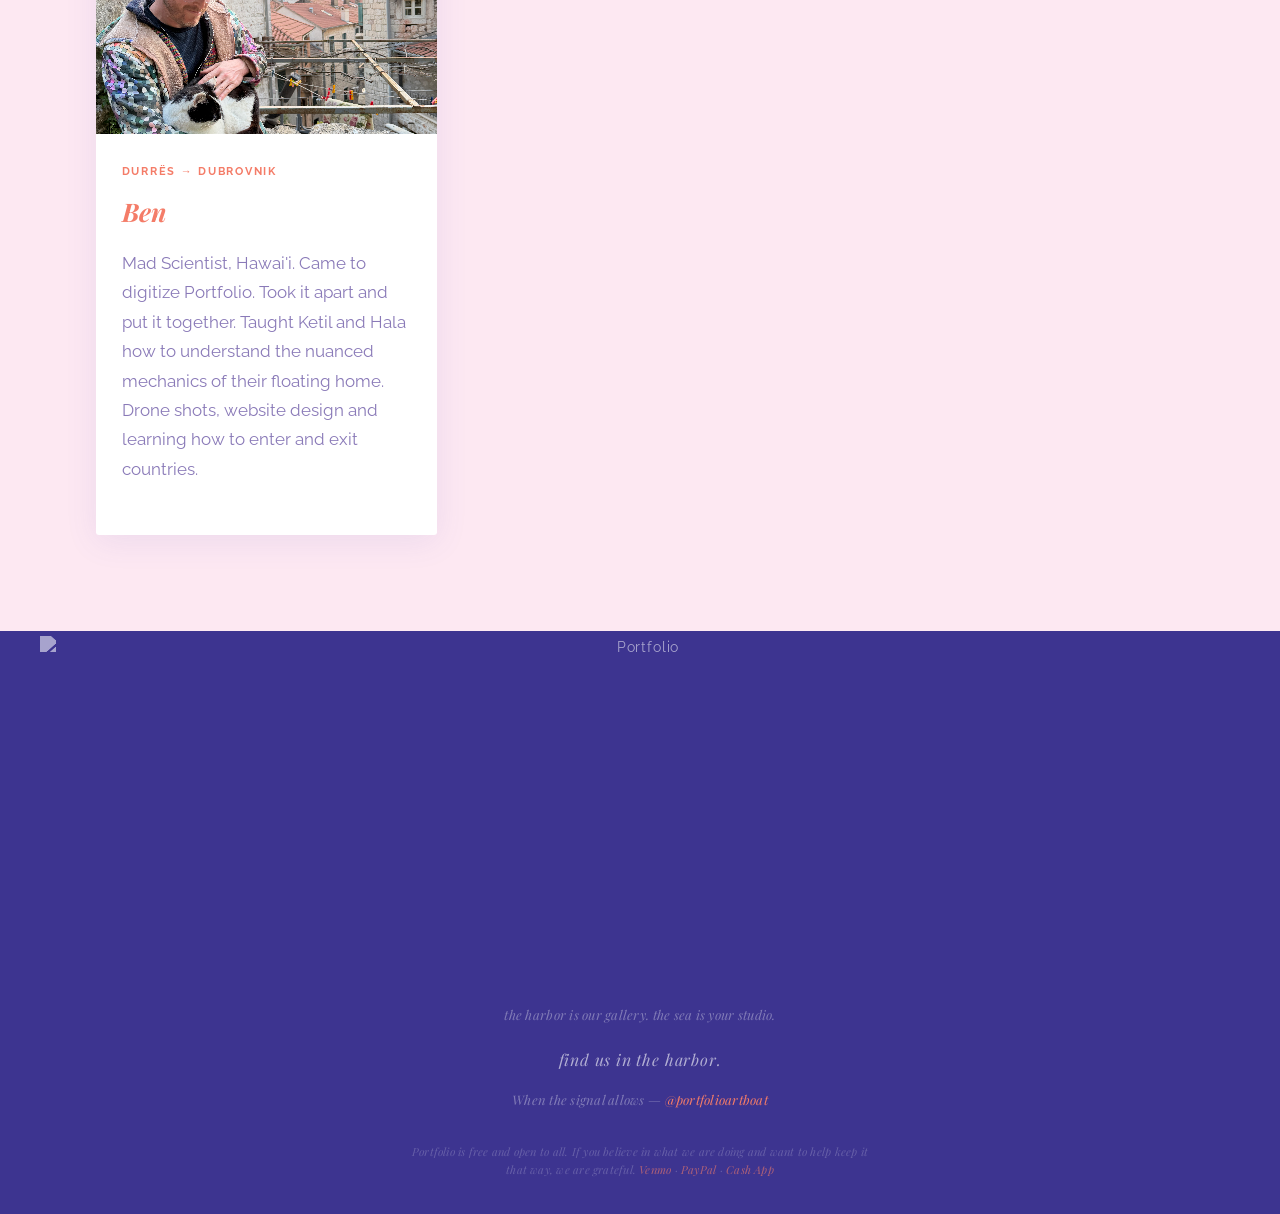
==== commit 9758b5b2: "new logo updade" ====
--- a/about.html
+++ b/about.html
@@ -7,13 +7,13 @@
   <link rel="preconnect" href="https://fonts.googleapis.com" />
   <link rel="preconnect" href="https://fonts.gstatic.com" crossorigin />
   <link href="https://fonts.googleapis.com/css2?family=Playfair+Display:ital,wght@0,400;0,700;1,400&family=Raleway:wght@400;500;600;700&display=swap" rel="stylesheet" />
-  <link rel="icon" type="image/png" href="logo.png" />
-  <link rel="stylesheet" href="style.css" />
+  <link rel="icon" type="image/png" href="logo3.png" />
+  <link rel="stylesheet" href="style.css?v=4" />
 </head>
 <body>
 
 <nav class="nav-horizontal">
-  <a href="index.html"><img src="logo.png" class="nav-logo" alt="Portfolio" /></a>
+  <a href="index.html"><img src="logo3.png" class="nav-logo" alt="Portfolio" /></a>
   <a href="index.html">The Initiative</a>
   <a href="artists.html">For Artists</a>
   <a href="map.html">The Journey</a>
@@ -22,7 +22,7 @@
 </nav>
 
 <div class="home-photo">
-  <img src="logo.png" alt="Portfolio" class="photo-overlay-logo" />
+  <img src="logo3.png" alt="Portfolio" class="photo-overlay-logo" />
 </div>
 
 
@@ -91,11 +91,11 @@
 </section>
 
 <footer>
-  <a href="index.html"><img src="logo.png" alt="Portfolio" class="footer-logo" /></a>
+  <a href="index.html"><img src="logo3.png" alt="Portfolio" class="footer-logo" /></a>
   <p class="footer-tagline">the harbor is our gallery. the sea is your studio.</p>
   <p class="footer-close"><a href="map.html">find us in the harbor.</a></p>
   <p class="footer-tagline" style="margin-top: 1rem;">When the signal allows — <a href="https://instagram.com/portfolioartboat">@portfolioartboat</a></p>
-  <p class="footer-tagline" style="margin-top: 2rem; font-size: 0.7rem; opacity: 0.6; max-width: 480px; margin-left: auto; margin-right: auto; line-height: 1.6;">Portfolio is free and open to all. If you believe in what we are doing and want to help keep it that way, we are grateful. <a href="https://venmo.com/u/@jalahala77">Venmo</a> · <a href="https://paypal.me/jalahala77">PayPal</a> · <a href="https://cash.app/$jalahala77">Cash App</a></p>
+  <p class="footer-tagline" style="margin-top: 2rem; font-size: 0.7rem; opacity: 0.6; max-width: 480px; margin-left: auto; margin-right: auto; line-height: 1.6;">Portfolio is free and open to all. If you believe in what we are doing and want to help keep it that way, we are grateful. <a href="https://venmo.com/u/jalahala77">Venmo</a> · <a href="https://paypal.me/jalahala77">PayPal</a> · <a href="https://cash.app/$jalahala77">Cash App</a></p>
 </footer>
 
 </body>
--- a/style.css
+++ b/style.css
@@ -1129,6 +1129,14 @@
     margin-top: 150px;
   }
 
+  .photo-overlay-logo {
+    height: auto !important;
+    width: 38% !important;
+    left: 0 !important;
+    top: 34.59% !important;
+    transform: none !important;
+  }
+
   .crew-photo-wrap {
     flex-direction: column;
     align-items: flex-start;
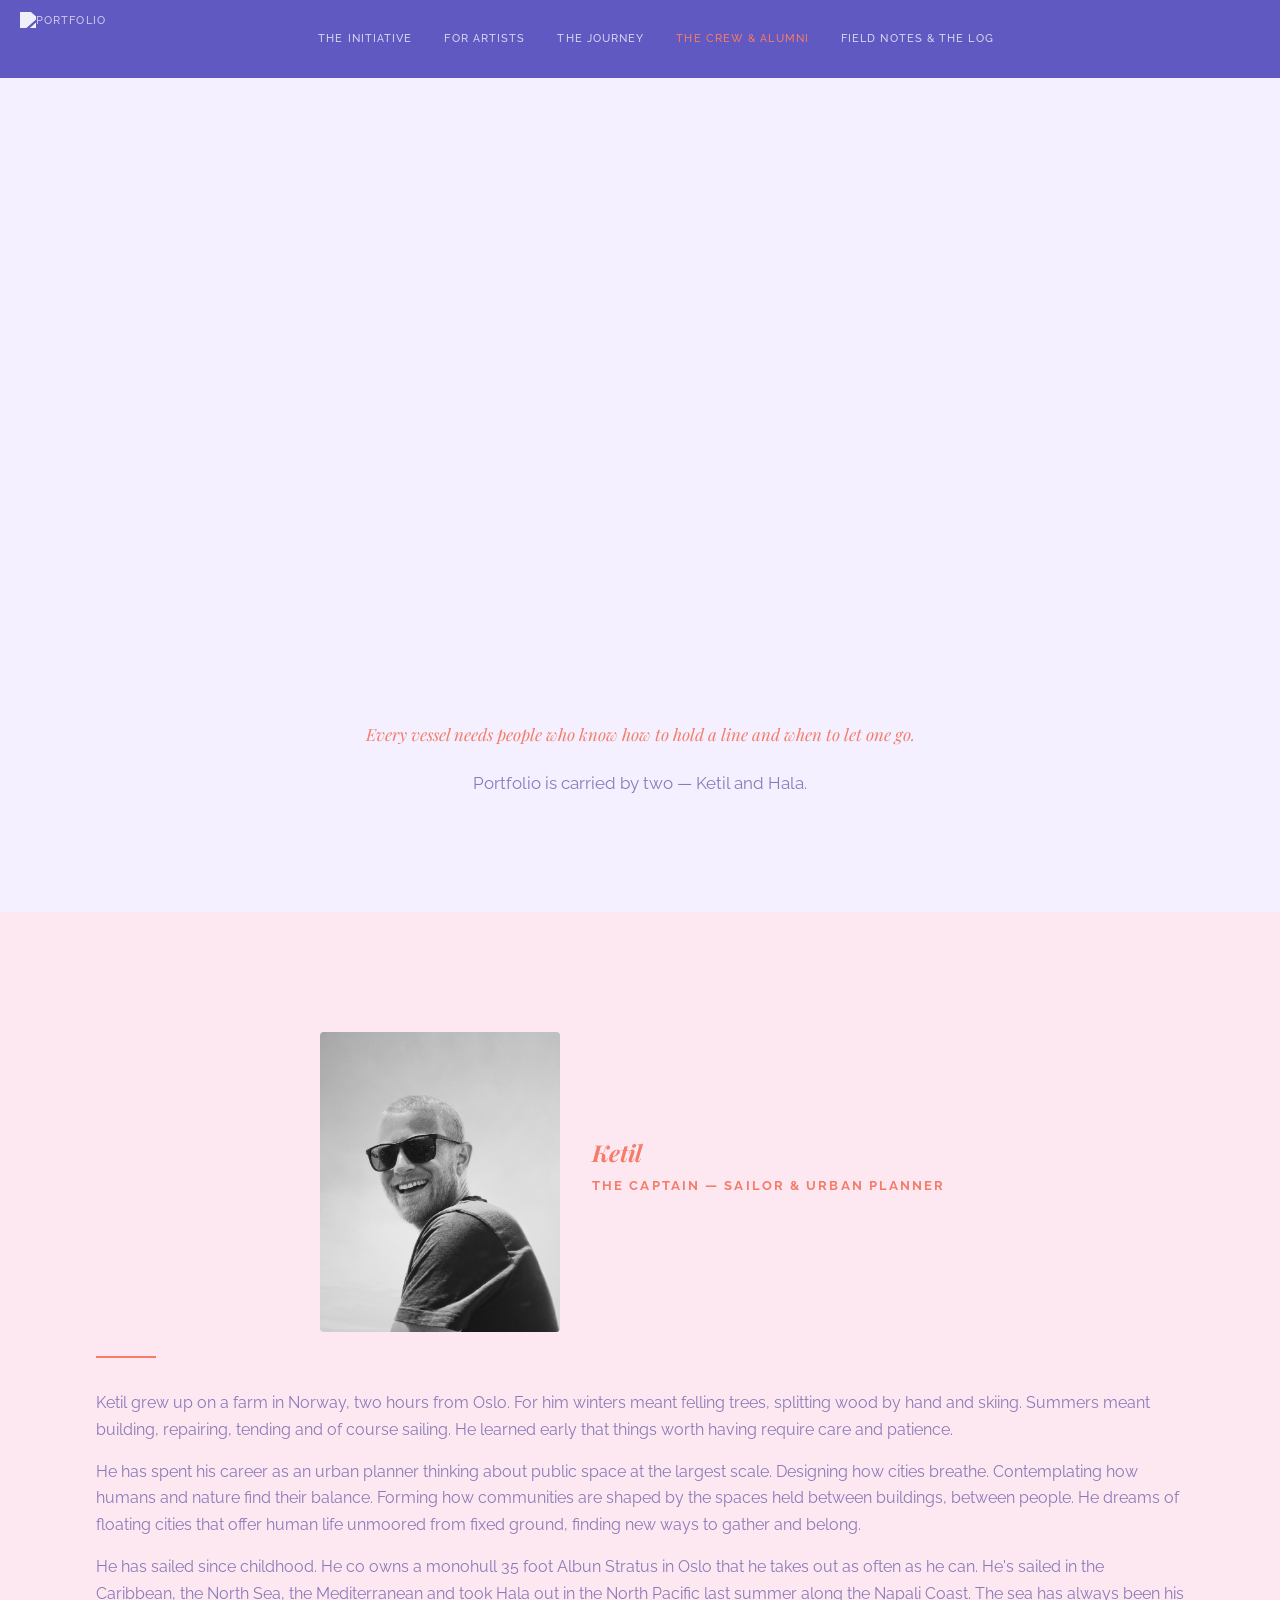
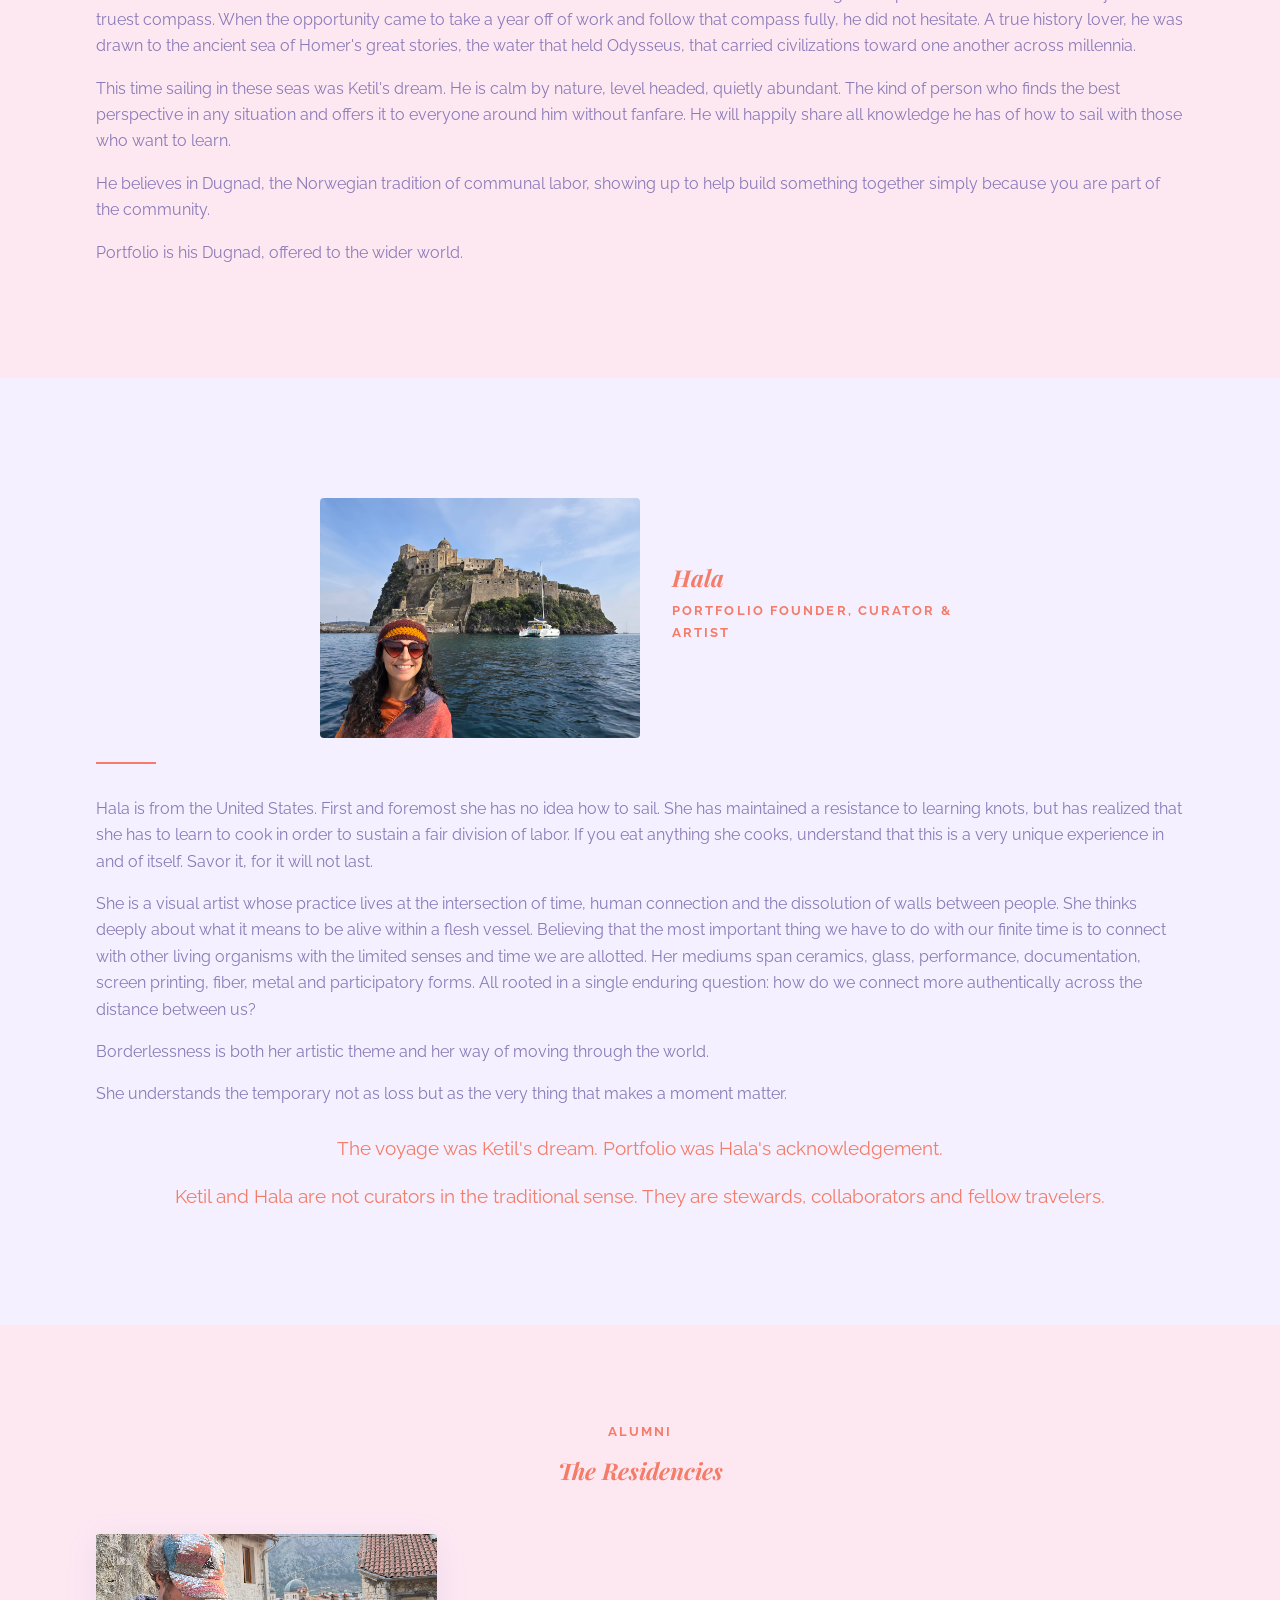
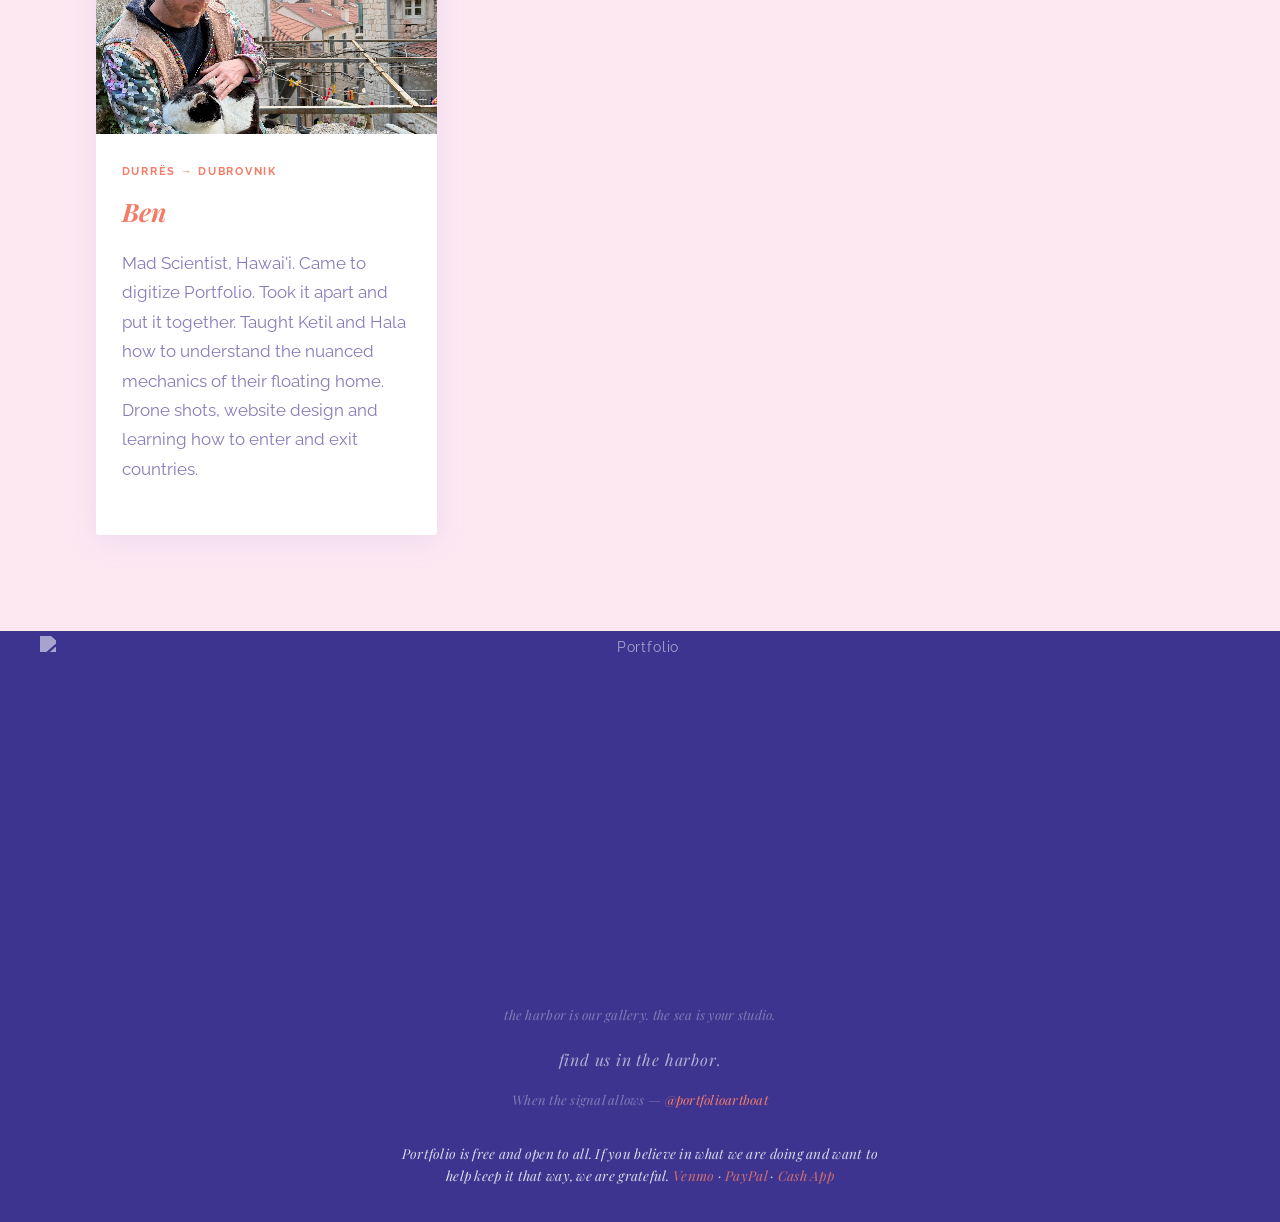
==== commit 7276b35c: "location updates and some text changes" ====
--- a/about.html
+++ b/about.html
@@ -95,7 +95,7 @@
   <p class="footer-tagline">the harbor is our gallery. the sea is your studio.</p>
   <p class="footer-close"><a href="map.html">find us in the harbor.</a></p>
   <p class="footer-tagline" style="margin-top: 1rem;">When the signal allows — <a href="https://instagram.com/portfolioartboat">@portfolioartboat</a></p>
-  <p class="footer-tagline" style="margin-top: 2rem; font-size: 0.7rem; opacity: 0.6; max-width: 480px; margin-left: auto; margin-right: auto; line-height: 1.6;">Portfolio is free and open to all. If you believe in what we are doing and want to help keep it that way, we are grateful. <a href="https://venmo.com/u/jalahala77">Venmo</a> · <a href="https://paypal.me/jalahala77">PayPal</a> · <a href="https://cash.app/$jalahala77">Cash App</a></p>
+  <p class="footer-tagline" style="margin-top: 2rem; font-size: 0.85rem; opacity: 0.81; color: #ffffff; max-width: 480px; margin-left: auto; margin-right: auto; line-height: 1.6;">Portfolio is free and open to all. If you believe in what we are doing and want to help keep it that way, we are grateful. <a href="https://venmo.com/u/jalahala77">Venmo</a> · <a href="https://paypal.me/jalahala77">PayPal</a> · <a href="https://cash.app/$jalahala77">Cash App</a></p>
 </footer>
 
 </body>
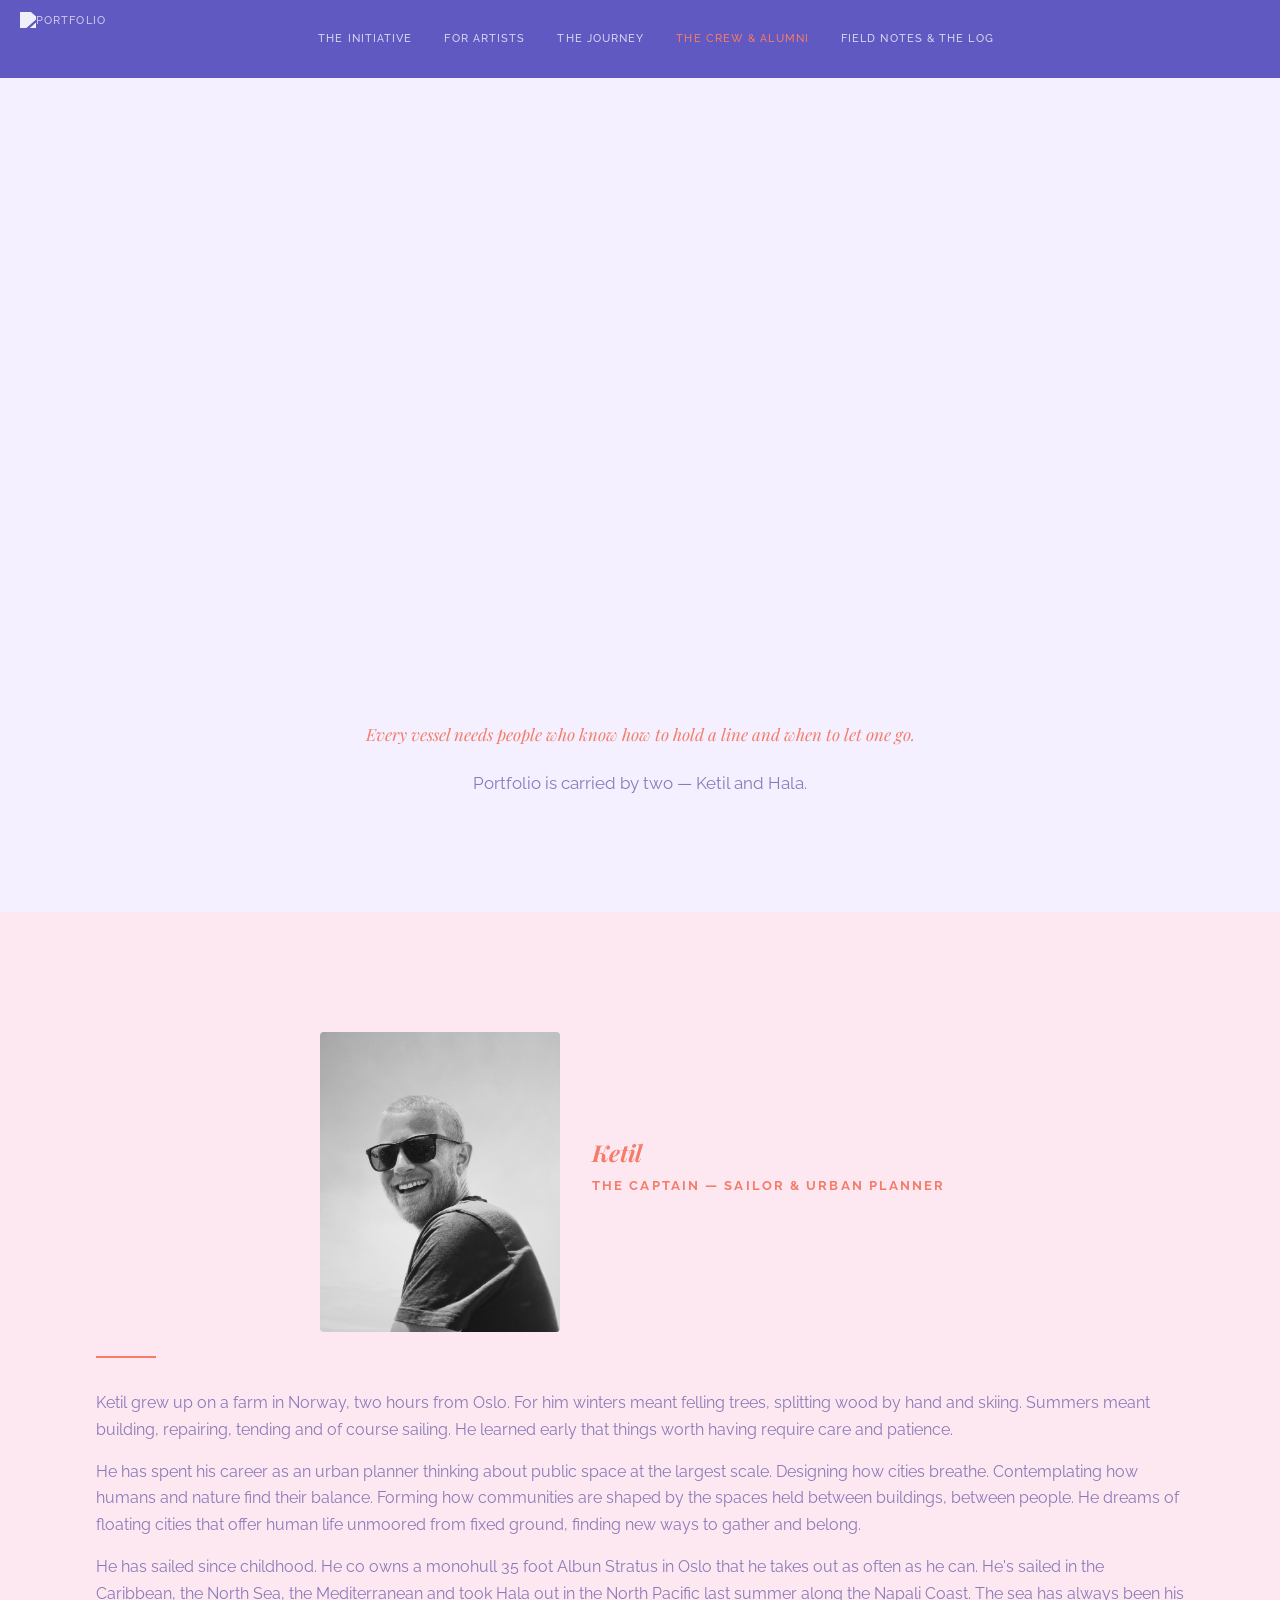
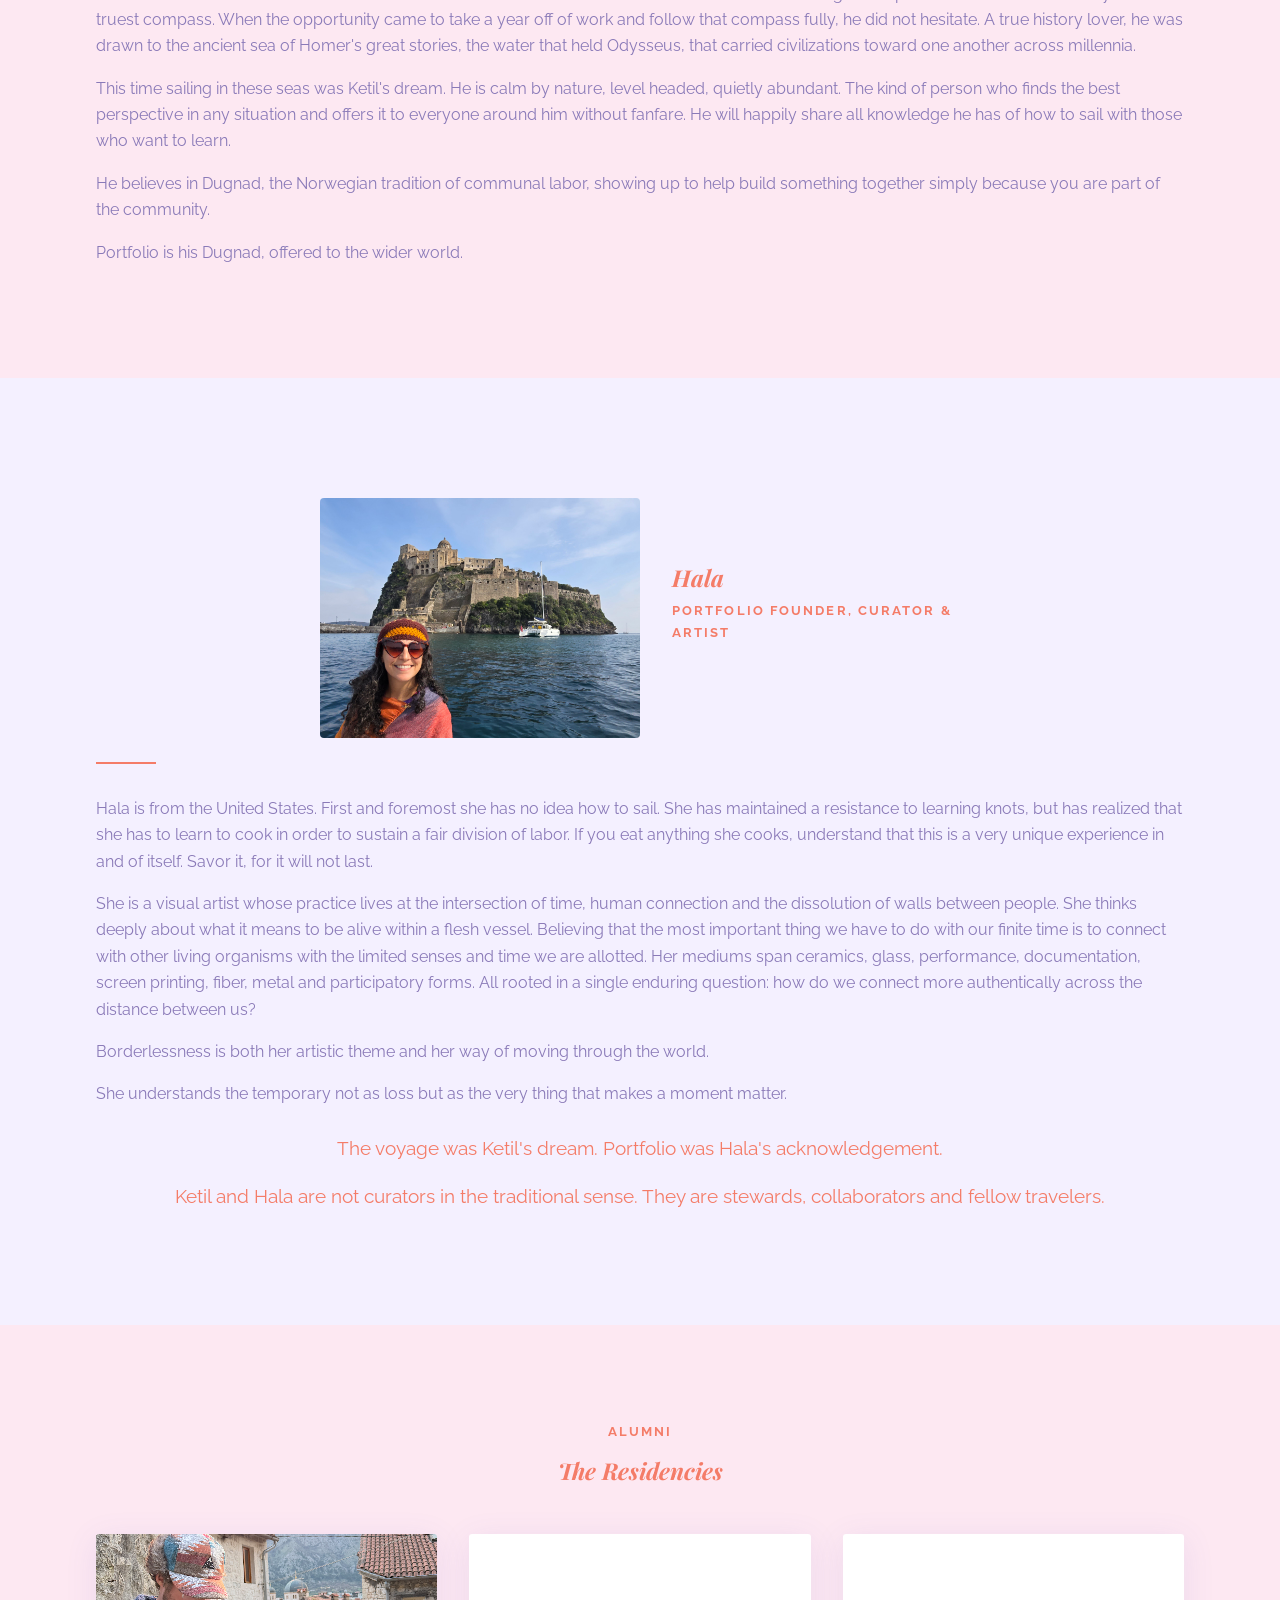
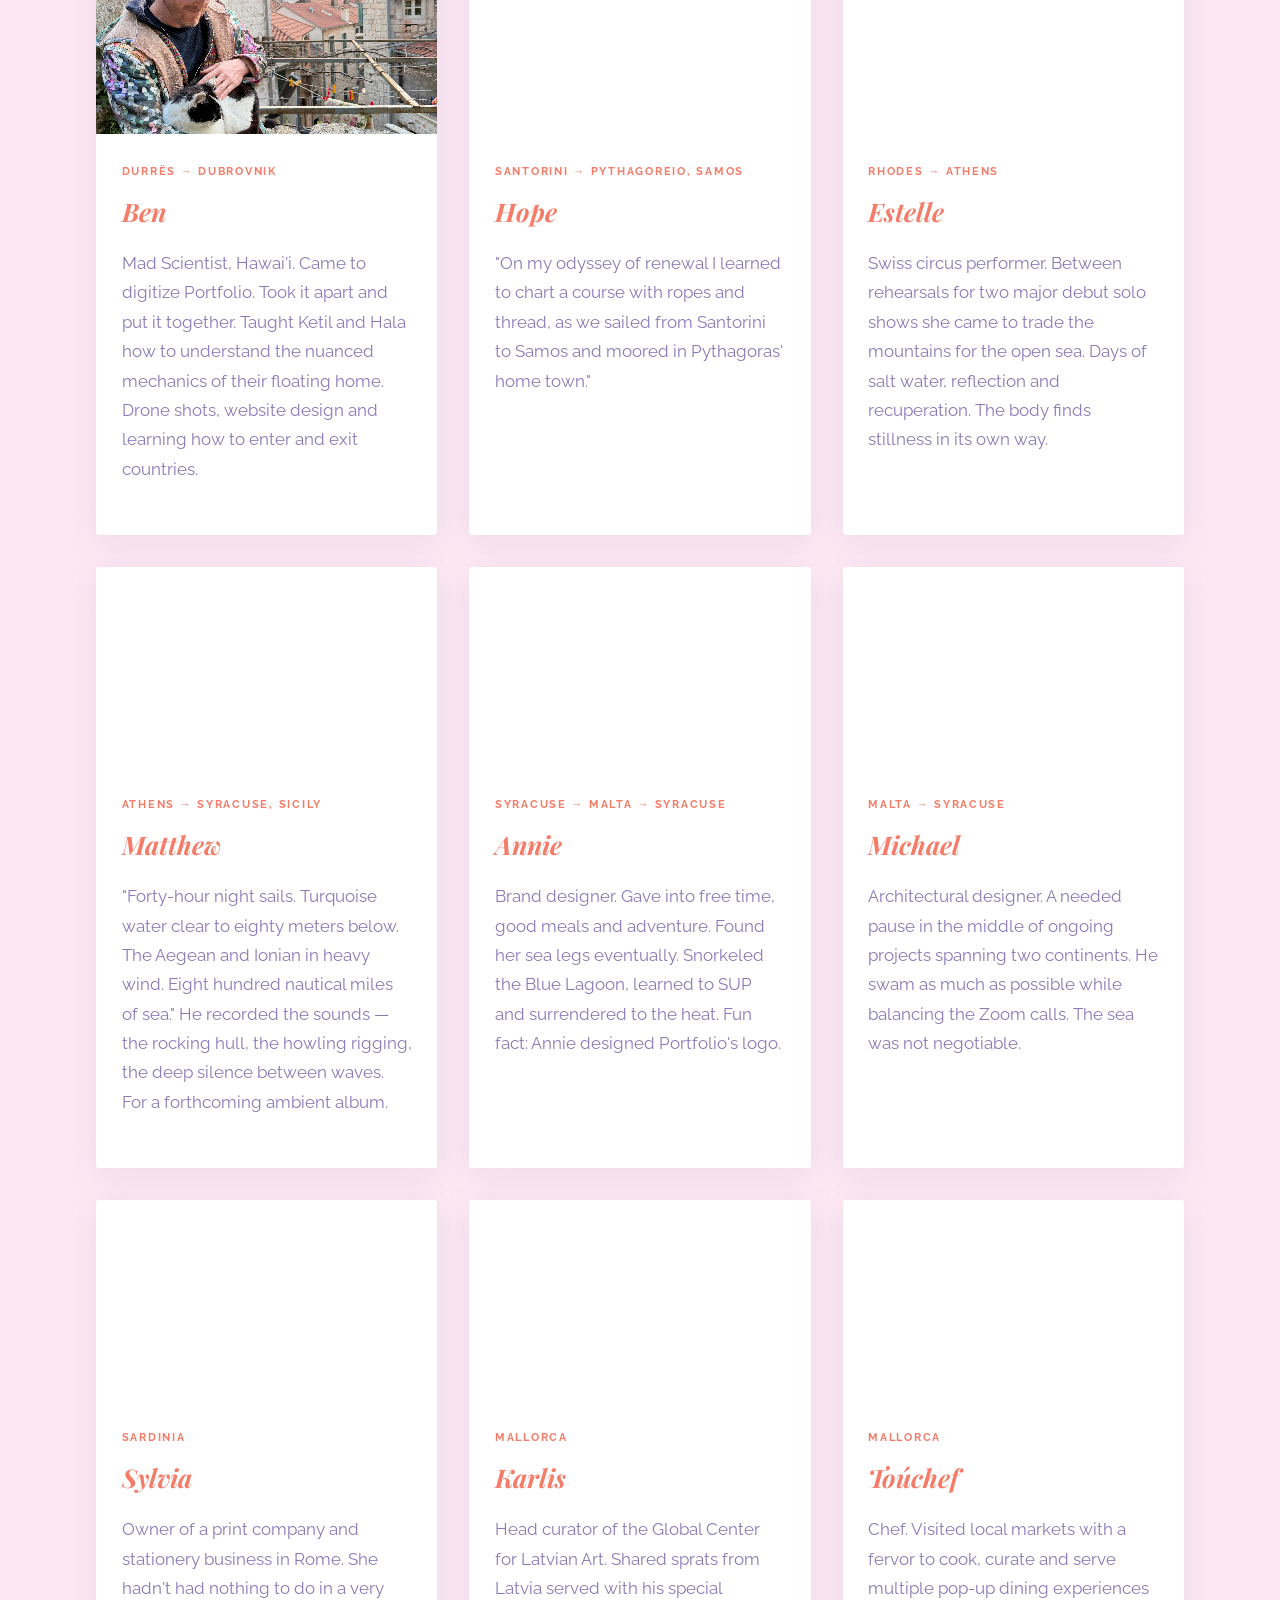
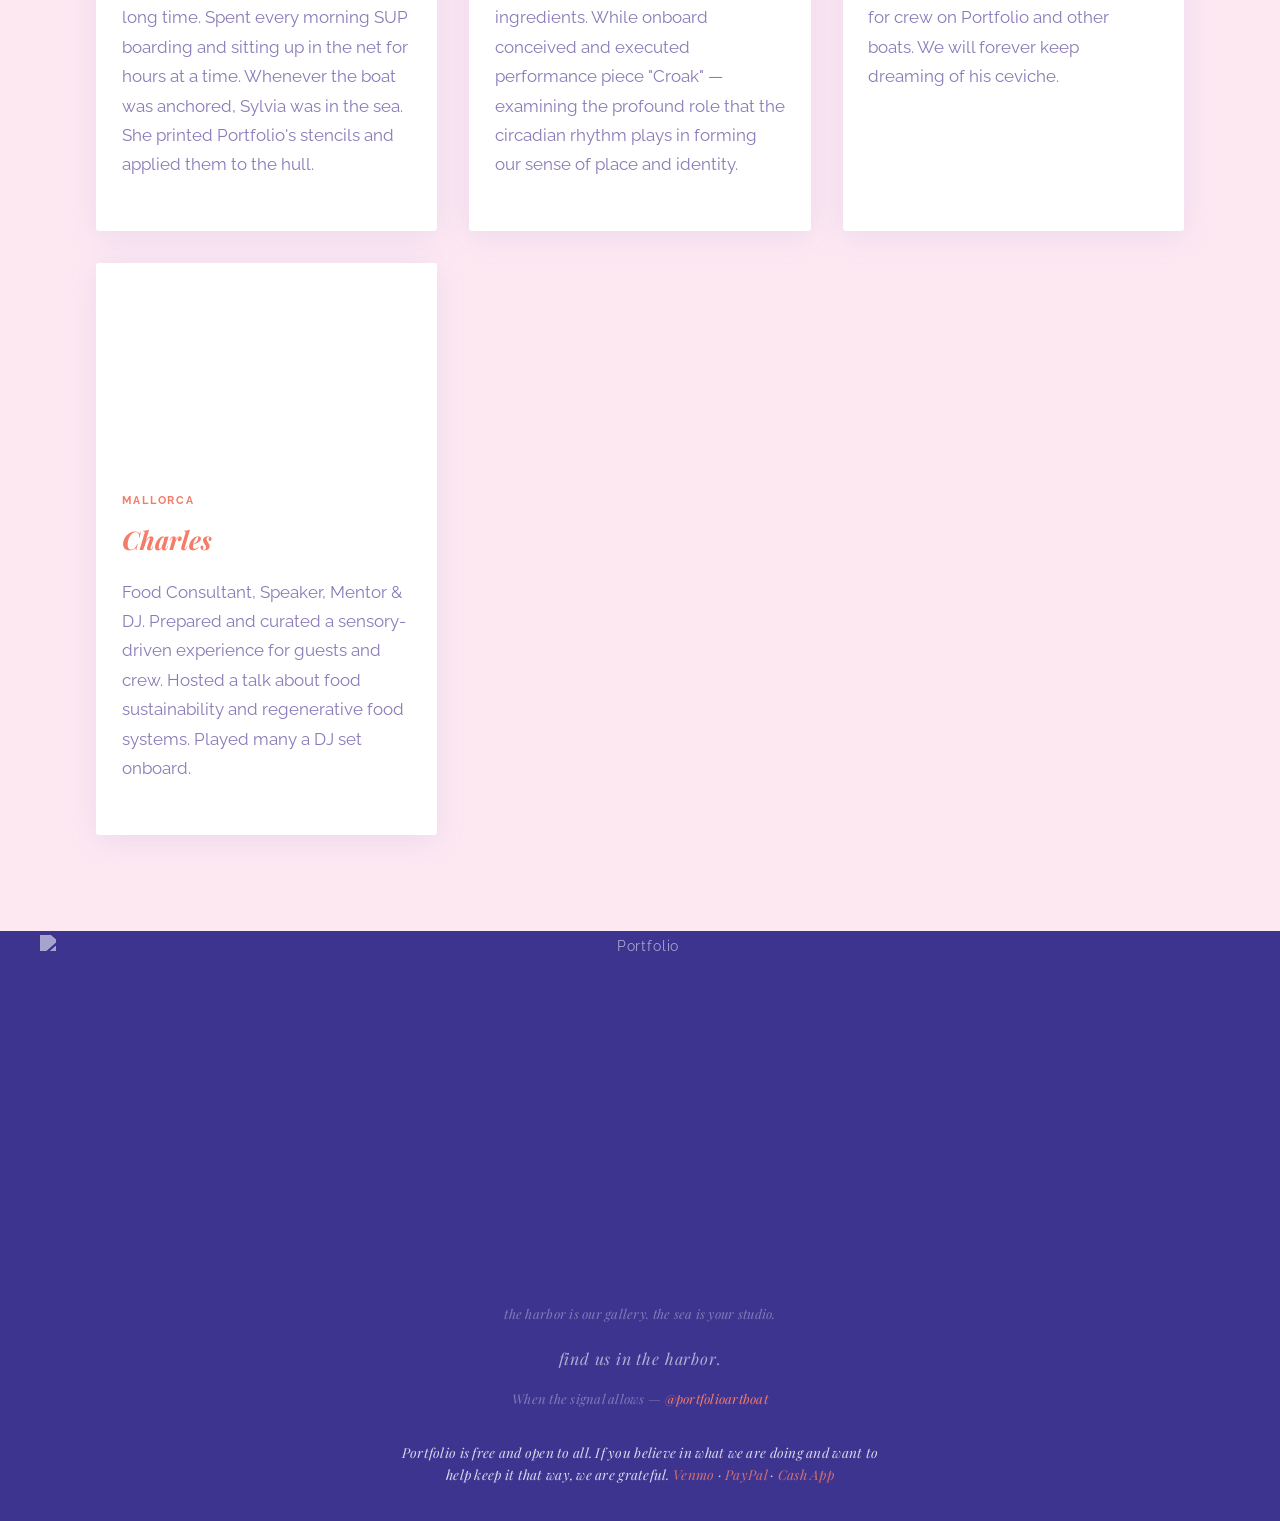
==== commit 5ed07294: "Residency cards, itinerary dates, and Barcelona log entry - Added 6 new resident artist cards (Sylvi" ====
--- a/about.html
+++ b/about.html
@@ -8,7 +8,7 @@
   <link rel="preconnect" href="https://fonts.gstatic.com" crossorigin />
   <link href="https://fonts.googleapis.com/css2?family=Playfair+Display:ital,wght@0,400;0,700;1,400&family=Raleway:wght@400;500;600;700&display=swap" rel="stylesheet" />
   <link rel="icon" type="image/png" href="logo3.png" />
-  <link rel="stylesheet" href="style.css?v=4" />
+  <link rel="stylesheet" href="style.css?v=5" />
 </head>
 <body>
 
@@ -87,6 +87,87 @@
       </div>
     </div>
 
+    <div class="residency-card">
+      <div class="residency-card-image" style="background-image: url('Hope_Residency.jpg'); background-size: cover; background-position: center 40%;"></div>
+      <div class="residency-card-body">
+        <span class="residency-card-leg">Santorini → Pythagoreio, Samos</span>
+        <h3 class="residency-card-name">Hope</h3>
+        <p class="residency-card-desc">"On my odyssey of renewal I learned to chart a course with ropes and thread, as we sailed from Santorini to Samos and moored in Pythagoras' home town."</p>
+      </div>
+    </div>
+
+    <div class="residency-card">
+      <div class="residency-card-image" style="background-image: url('Estelle_Residency.jpg'); background-size: cover; background-position: center 50%;"></div>
+      <div class="residency-card-body">
+        <span class="residency-card-leg">Rhodes → Athens</span>
+        <h3 class="residency-card-name">Estelle</h3>
+        <p class="residency-card-desc">Swiss circus performer. Between rehearsals for two major debut solo shows she came to trade the mountains for the open sea. Days of salt water, reflection and recuperation. The body finds stillness in its own way.</p>
+      </div>
+    </div>
+
+    <div class="residency-card">
+      <div class="residency-card-image" style="background-image: url('Matt_Residency.jpg'); background-size: cover; background-position: 20% 40%;"></div>
+      <div class="residency-card-body">
+        <span class="residency-card-leg">Athens → Syracuse, Sicily</span>
+        <h3 class="residency-card-name">Matthew</h3>
+        <p class="residency-card-desc">"Forty-hour night sails. Turquoise water clear to eighty meters below. The Aegean and Ionian in heavy wind. Eight hundred nautical miles of sea." He recorded the sounds — the rocking hull, the howling rigging, the deep silence between waves. For a forthcoming ambient album.</p>
+      </div>
+    </div>
+
+    <div class="residency-card">
+      <div class="residency-card-image" style="background-image: url('Annie_Residency.jpg'); background-size: cover; background-position: center 30%;"></div>
+      <div class="residency-card-body">
+        <span class="residency-card-leg">Syracuse → Malta → Syracuse</span>
+        <h3 class="residency-card-name">Annie</h3>
+        <p class="residency-card-desc">Brand designer. Gave into free time, good meals and adventure. Found her sea legs eventually. Snorkeled the Blue Lagoon, learned to SUP and surrendered to the heat. Fun fact: Annie designed Portfolio's logo.</p>
+      </div>
+    </div>
+
+    <div class="residency-card">
+      <div class="residency-card-image" style="background-image: url('Michael_Residency.jpg'); background-size: cover; background-position: 55% center;"></div>
+      <div class="residency-card-body">
+        <span class="residency-card-leg">Malta → Syracuse</span>
+        <h3 class="residency-card-name">Michael</h3>
+        <p class="residency-card-desc">Architectural designer. A needed pause in the middle of ongoing projects spanning two continents. He swam as much as possible while balancing the Zoom calls. The sea was not negotiable.</p>
+      </div>
+    </div>
+
+    <div class="residency-card">
+      <div class="residency-card-image" style="background-image: url('Sylvia_Residency.jpg'); background-size: cover; background-position: center 65%;"></div>
+      <div class="residency-card-body">
+        <span class="residency-card-leg">Sardinia</span>
+        <h3 class="residency-card-name">Sylvia</h3>
+        <p class="residency-card-desc">Owner of a print company and stationery business in Rome. She hadn't had nothing to do in a very long time. Spent every morning SUP boarding and sitting up in the net for hours at a time. Whenever the boat was anchored, Sylvia was in the sea. She printed Portfolio's stencils and applied them to the hull.</p>
+      </div>
+    </div>
+
+    <div class="residency-card">
+      <div class="residency-card-image" style="background-image: url('Karlis_Residency.jpg'); background-size: cover; background-position: center 40%;"></div>
+      <div class="residency-card-body">
+        <span class="residency-card-leg">Mallorca</span>
+        <h3 class="residency-card-name">Karlis</h3>
+        <p class="residency-card-desc">Head curator of the Global Center for Latvian Art. Shared sprats from Latvia served with his special ingredients. While onboard conceived and executed performance piece "Croak" — examining the profound role that the circadian rhythm plays in forming our sense of place and identity.</p>
+      </div>
+    </div>
+
+    <div class="residency-card">
+      <div class="residency-card-image" style="background-image: url('Touchef_Residency.jpg'); background-size: cover; background-position: center 10%;"></div>
+      <div class="residency-card-body">
+        <span class="residency-card-leg">Mallorca</span>
+        <h3 class="residency-card-name">Toúchef</h3>
+        <p class="residency-card-desc">Chef. Visited local markets with a fervor to cook, curate and serve multiple pop-up dining experiences for crew on Portfolio and other boats. We will forever keep dreaming of his ceviche.</p>
+      </div>
+    </div>
+
+    <div class="residency-card">
+      <div class="residency-card-image" style="background-image: url('Charles_Residency.jpg'); background-size: cover; background-position: center 35%;"></div>
+      <div class="residency-card-body">
+        <span class="residency-card-leg">Mallorca</span>
+        <h3 class="residency-card-name">Charles</h3>
+        <p class="residency-card-desc">Food Consultant, Speaker, Mentor & DJ. Prepared and curated a sensory-driven experience for guests and crew. Hosted a talk about food sustainability and regenerative food systems. Played many a DJ set onboard.</p>
+      </div>
+    </div>
+
   </div>
 </section>
 
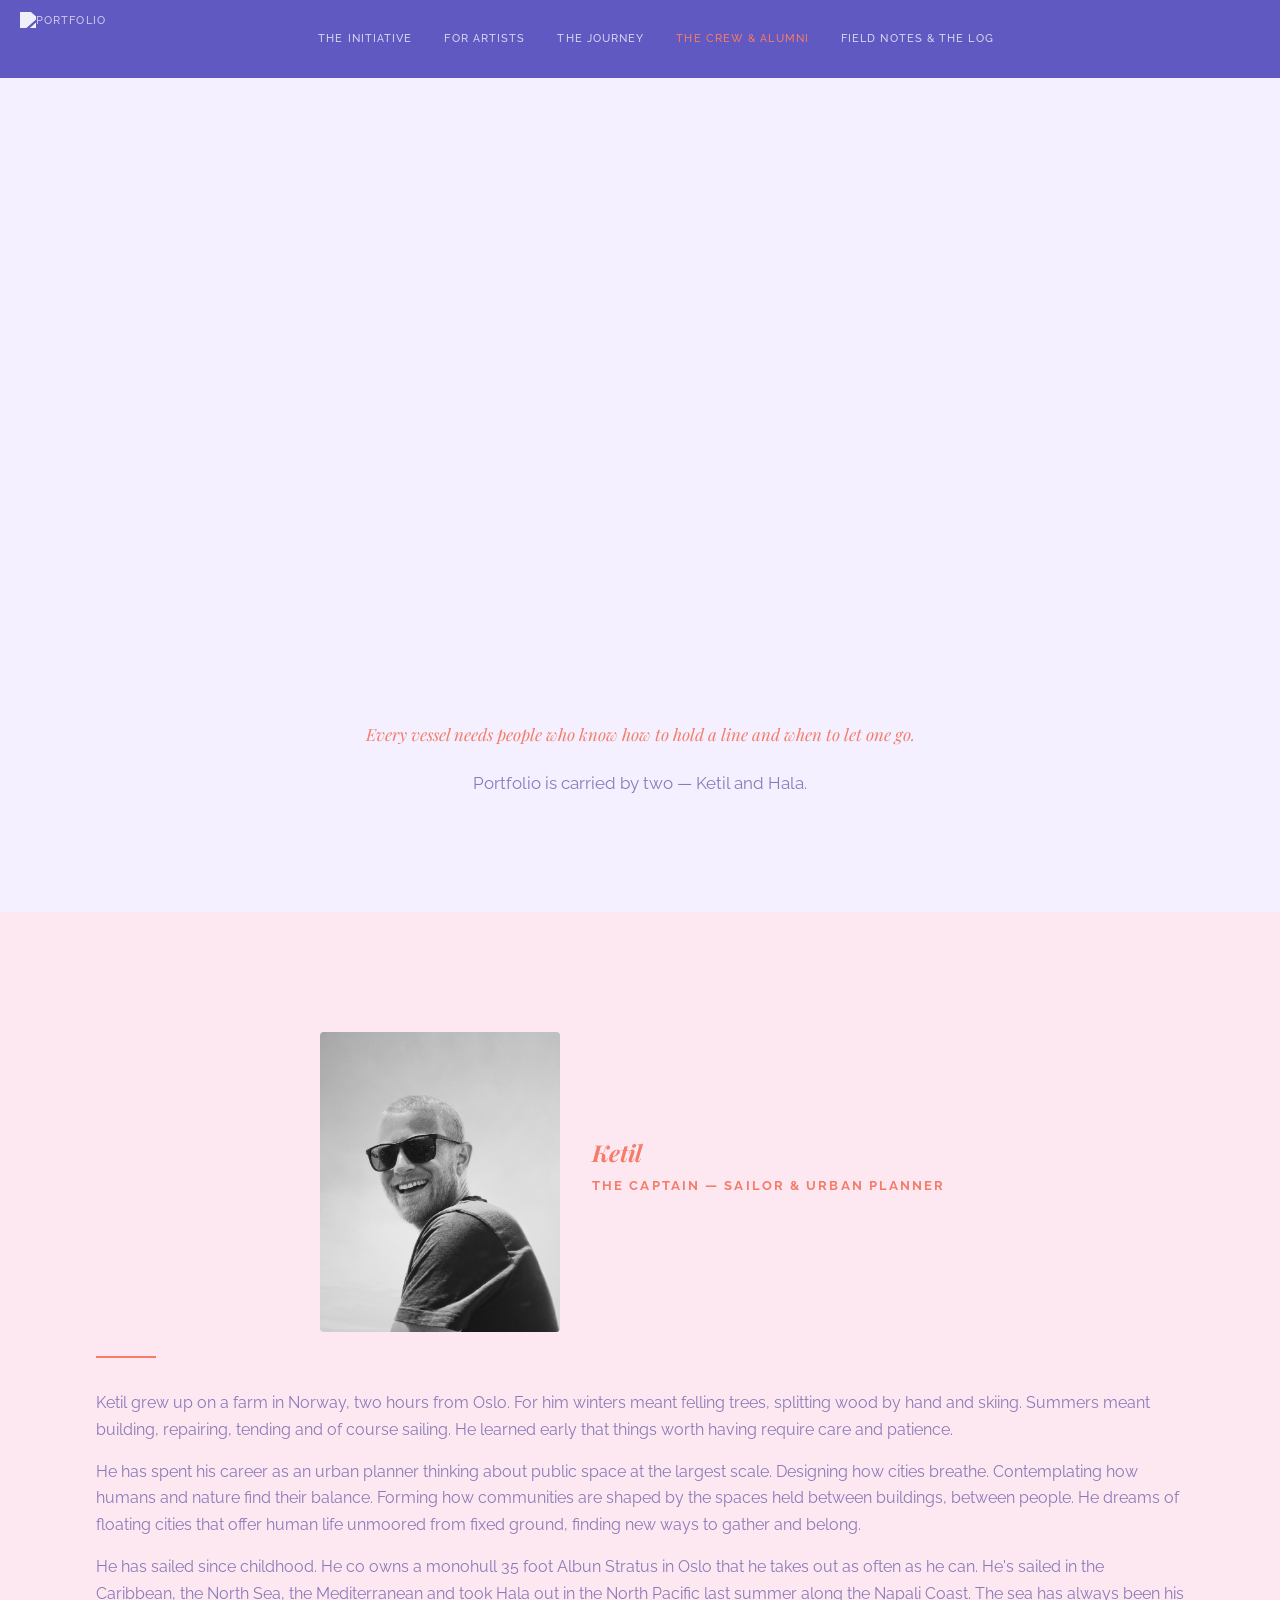
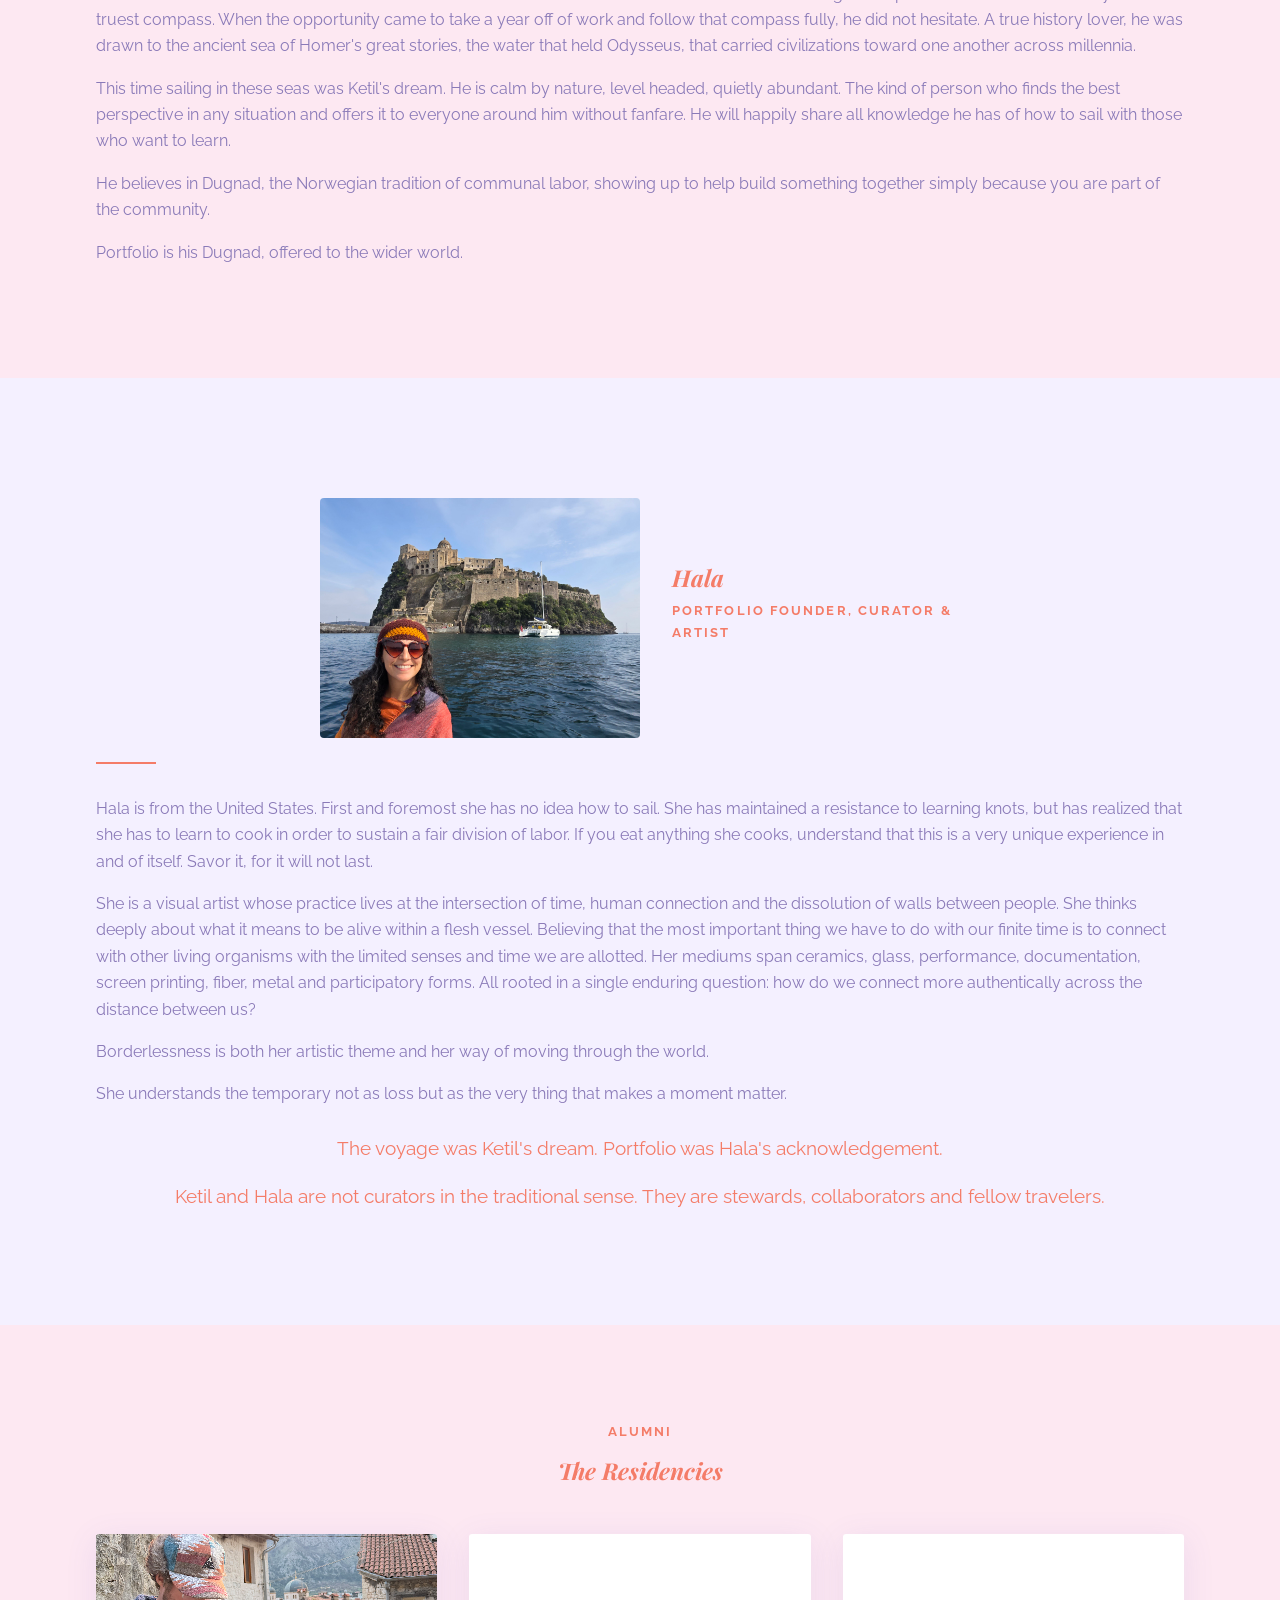
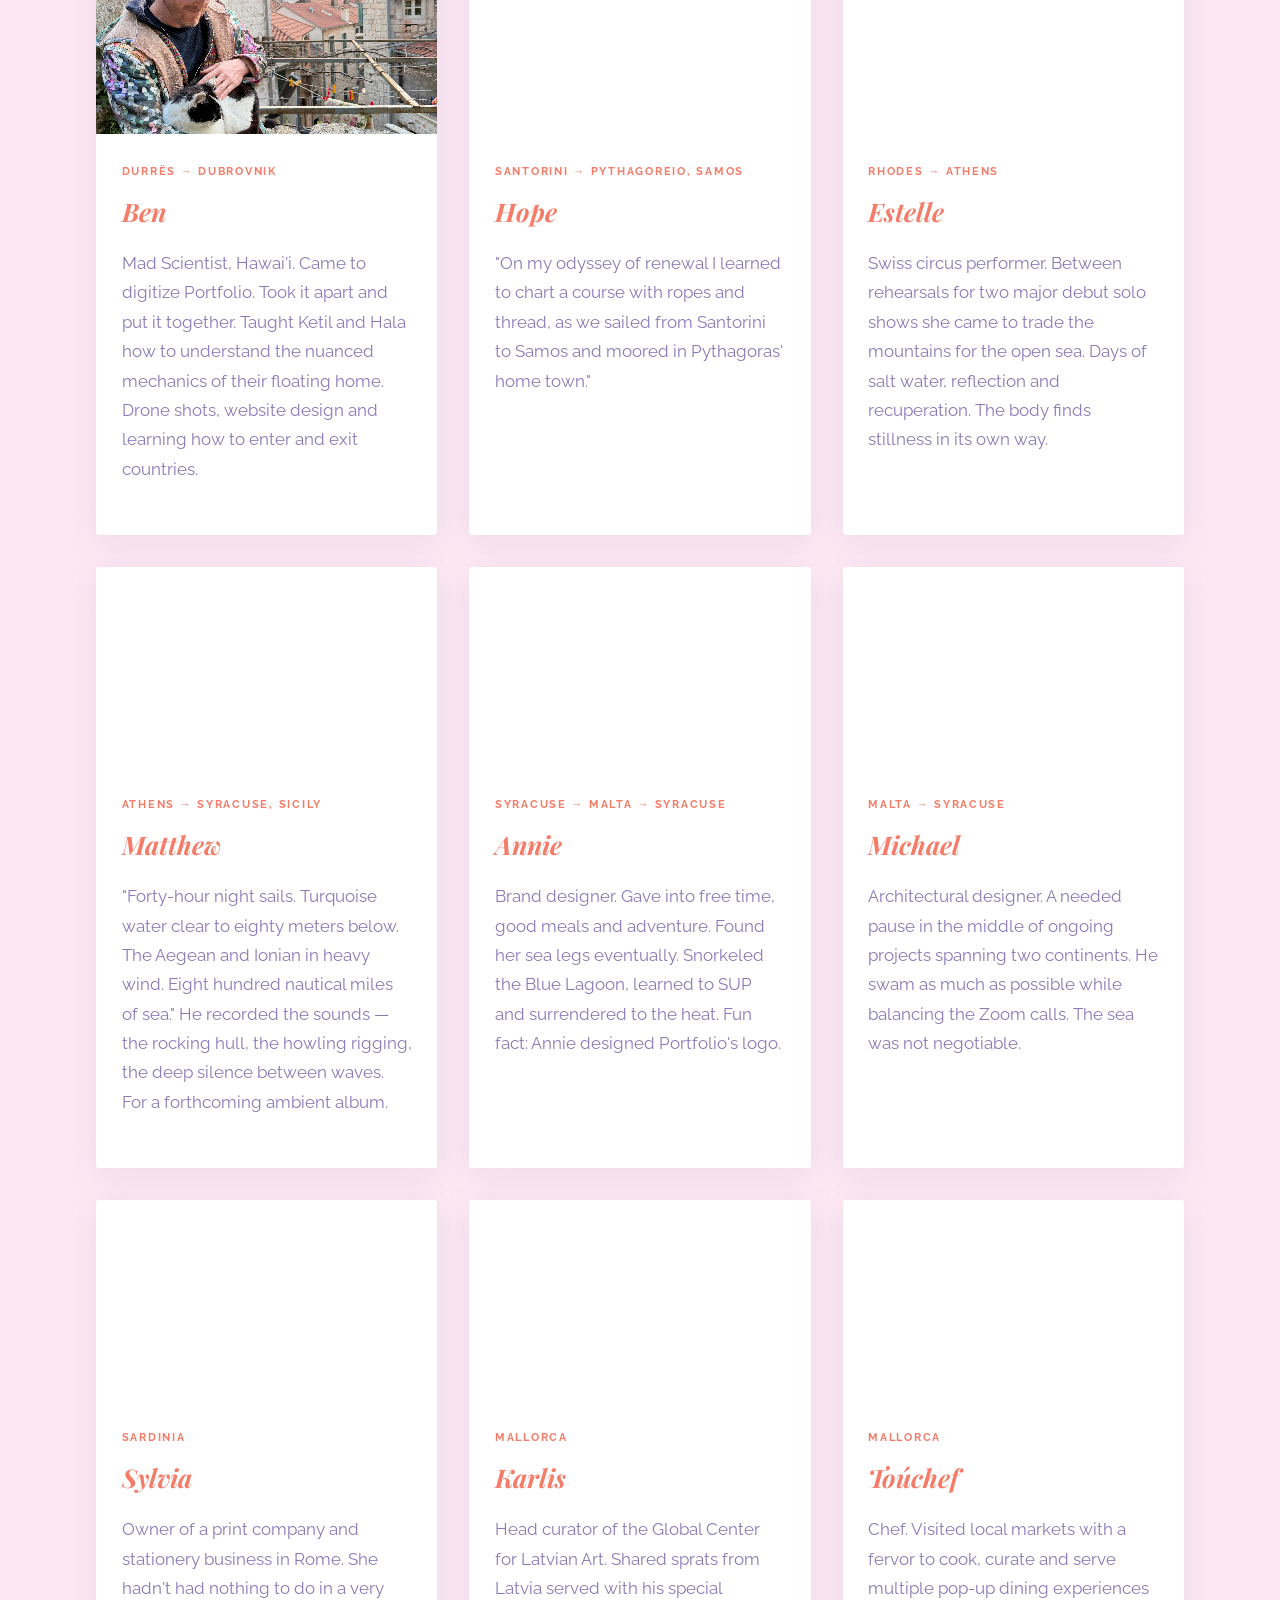
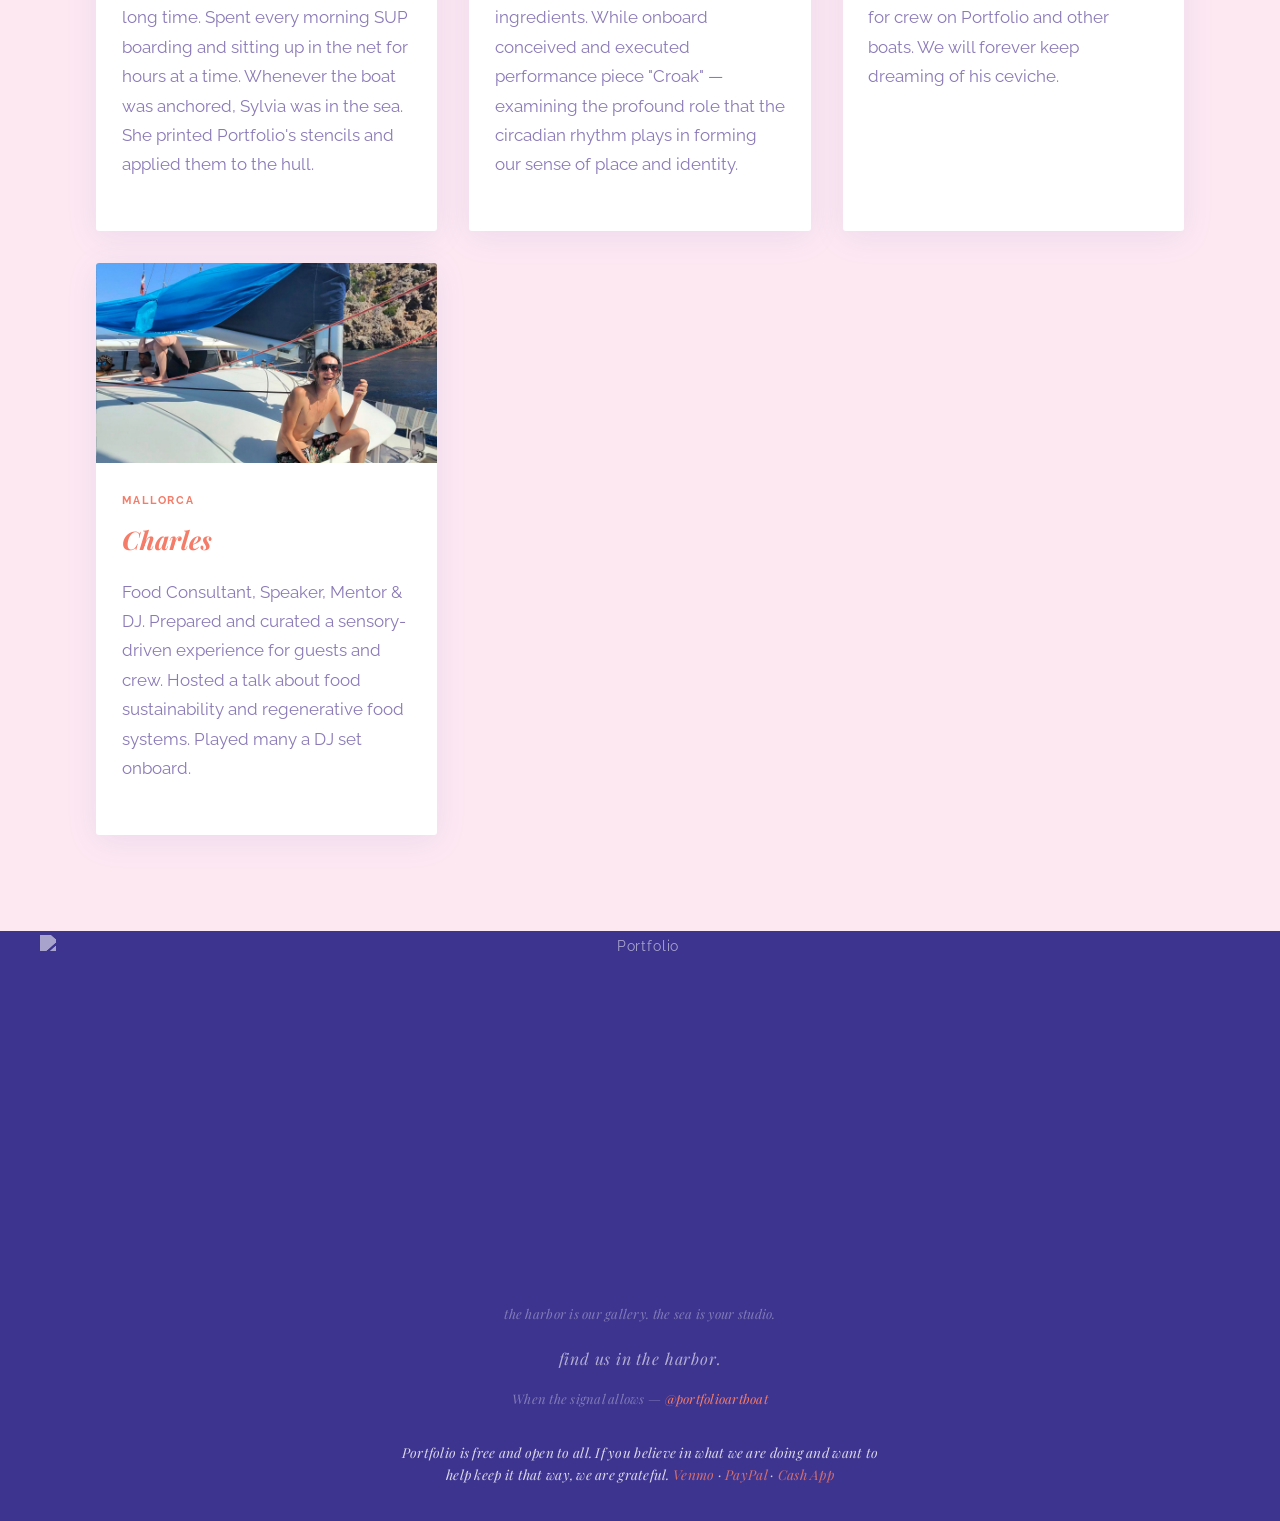
==== commit 1460974e: "Add Charles residency photo and fine-tune crop position Co-Authored-By: Claude Sonnet 4.6 <noreply@a" ====
--- a/about.html
+++ b/about.html
@@ -160,7 +160,7 @@
     </div>
 
     <div class="residency-card">
-      <div class="residency-card-image" style="background-image: url('Charles_Residency.jpg'); background-size: cover; background-position: center 35%;"></div>
+      <div class="residency-card-image" style="background-image: url('Charles_Residency.jpg'); background-size: cover; background-position: 53% 39%;"></div>
       <div class="residency-card-body">
         <span class="residency-card-leg">Mallorca</span>
         <h3 class="residency-card-name">Charles</h3>
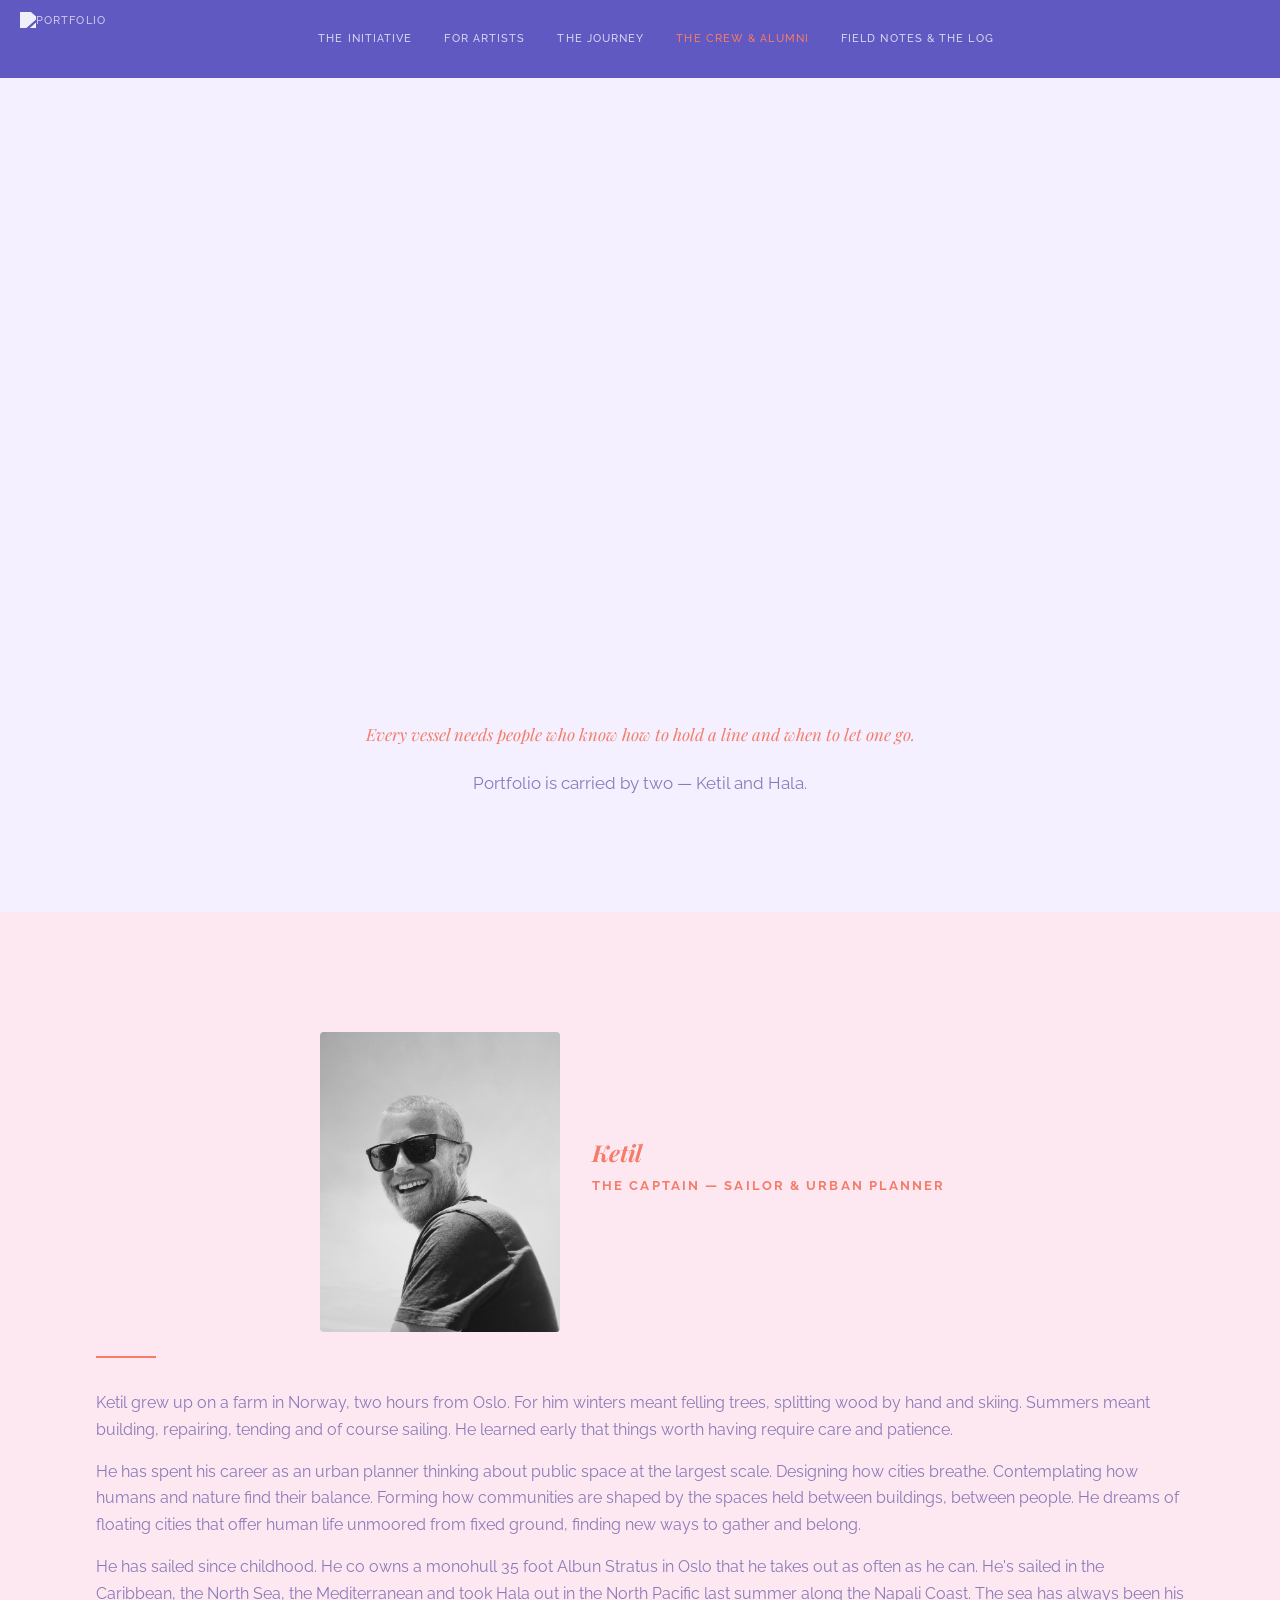
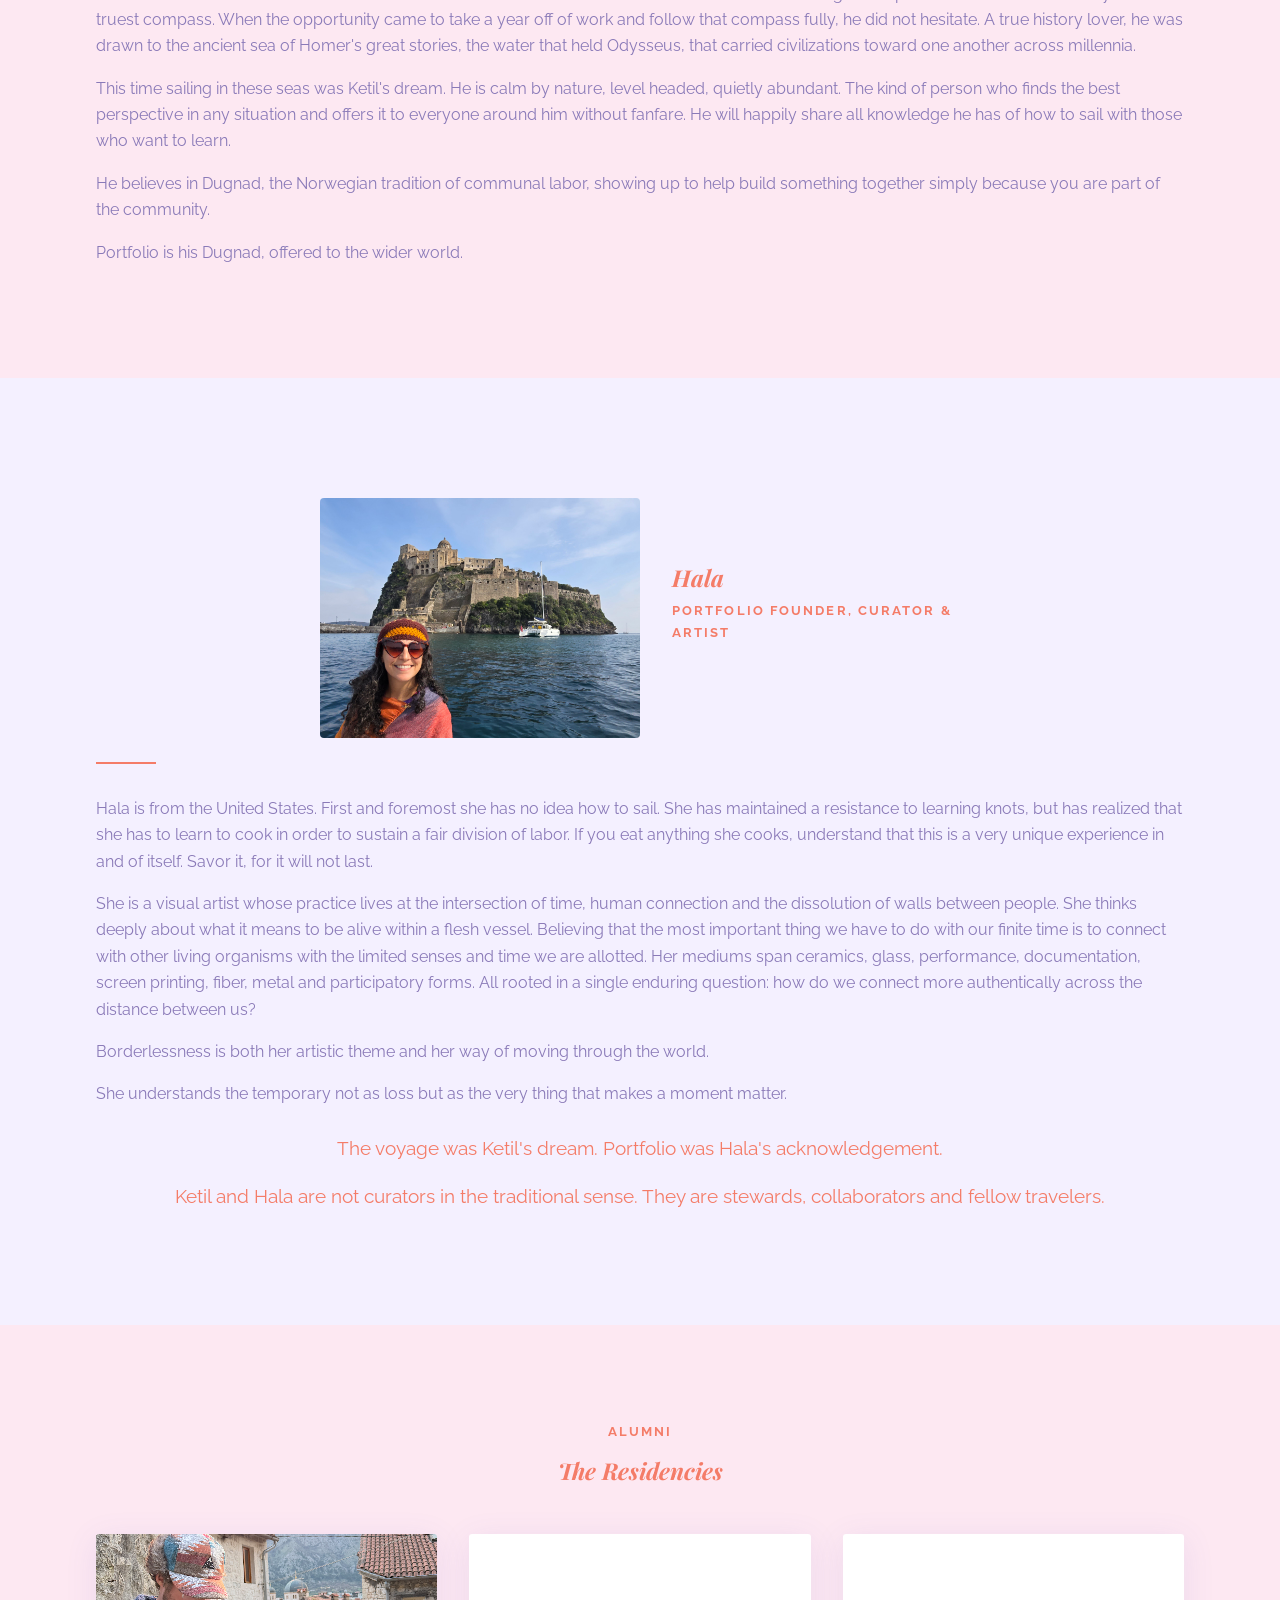
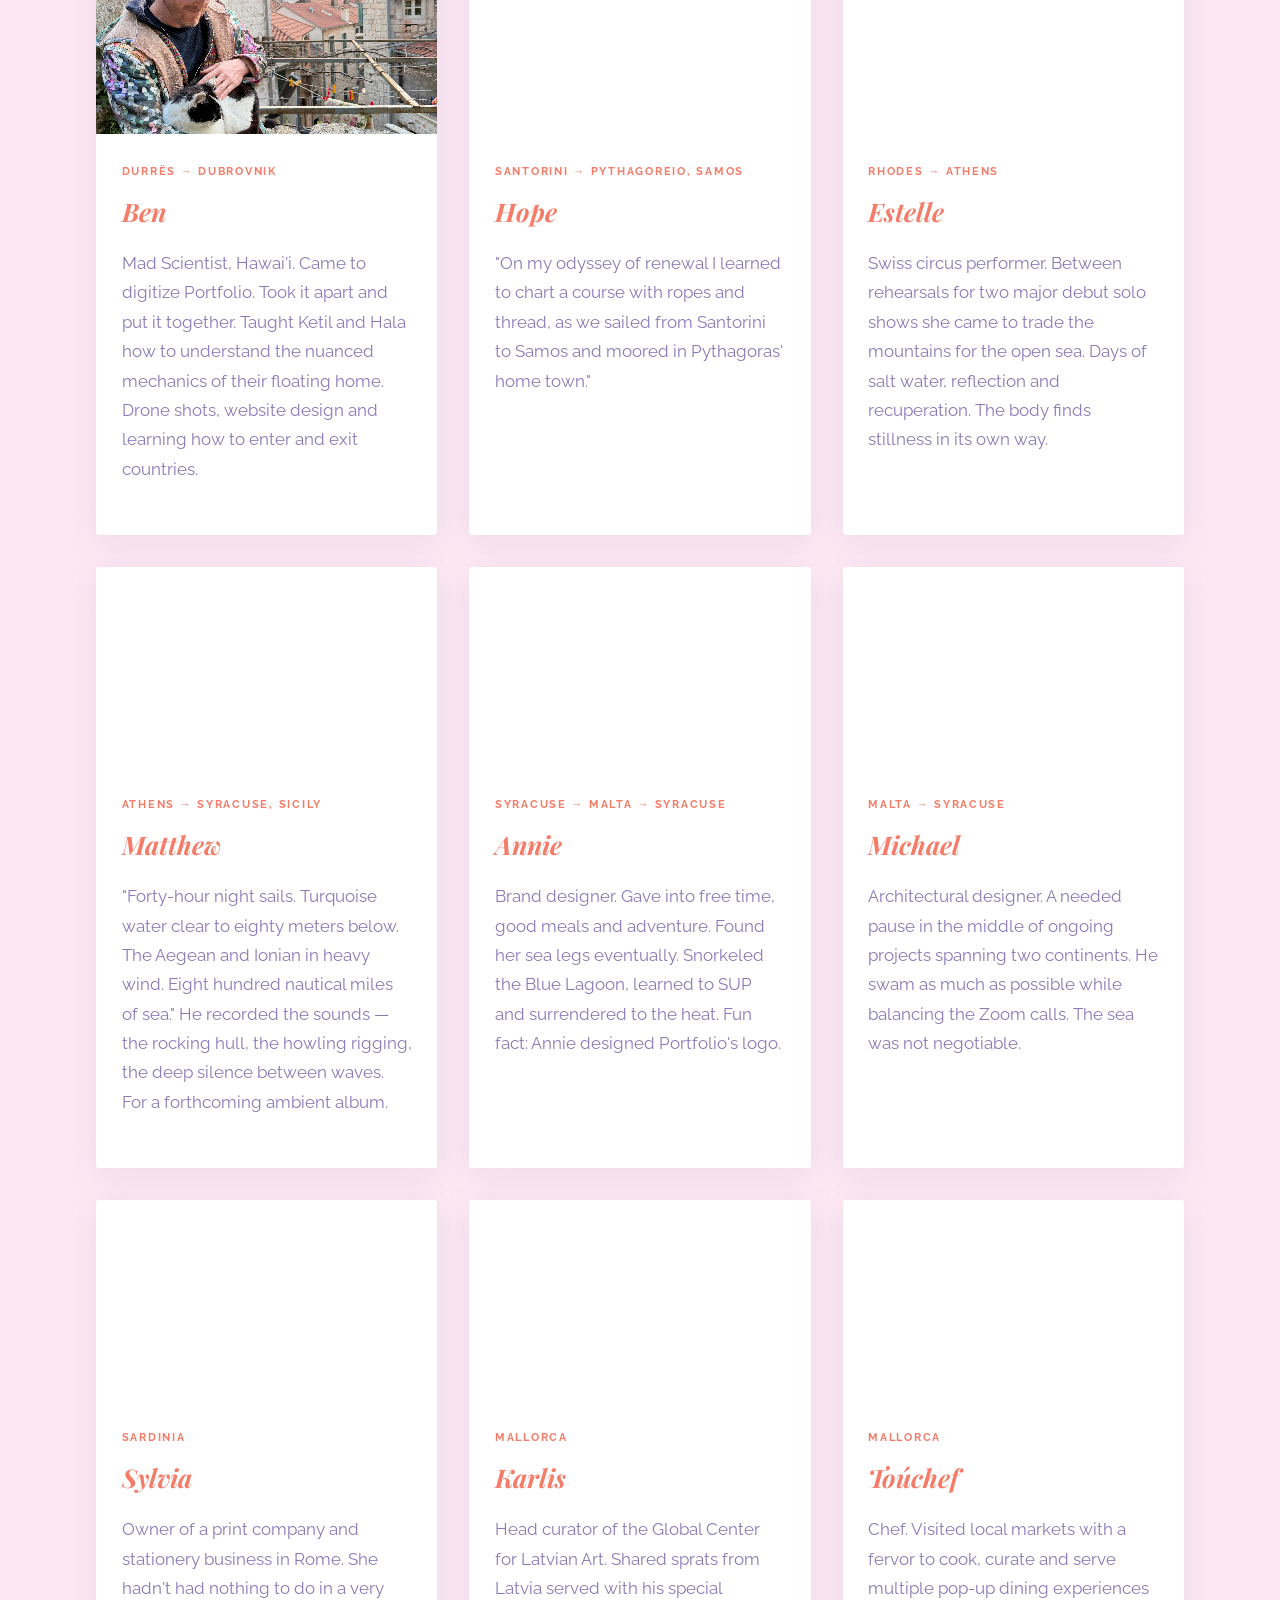
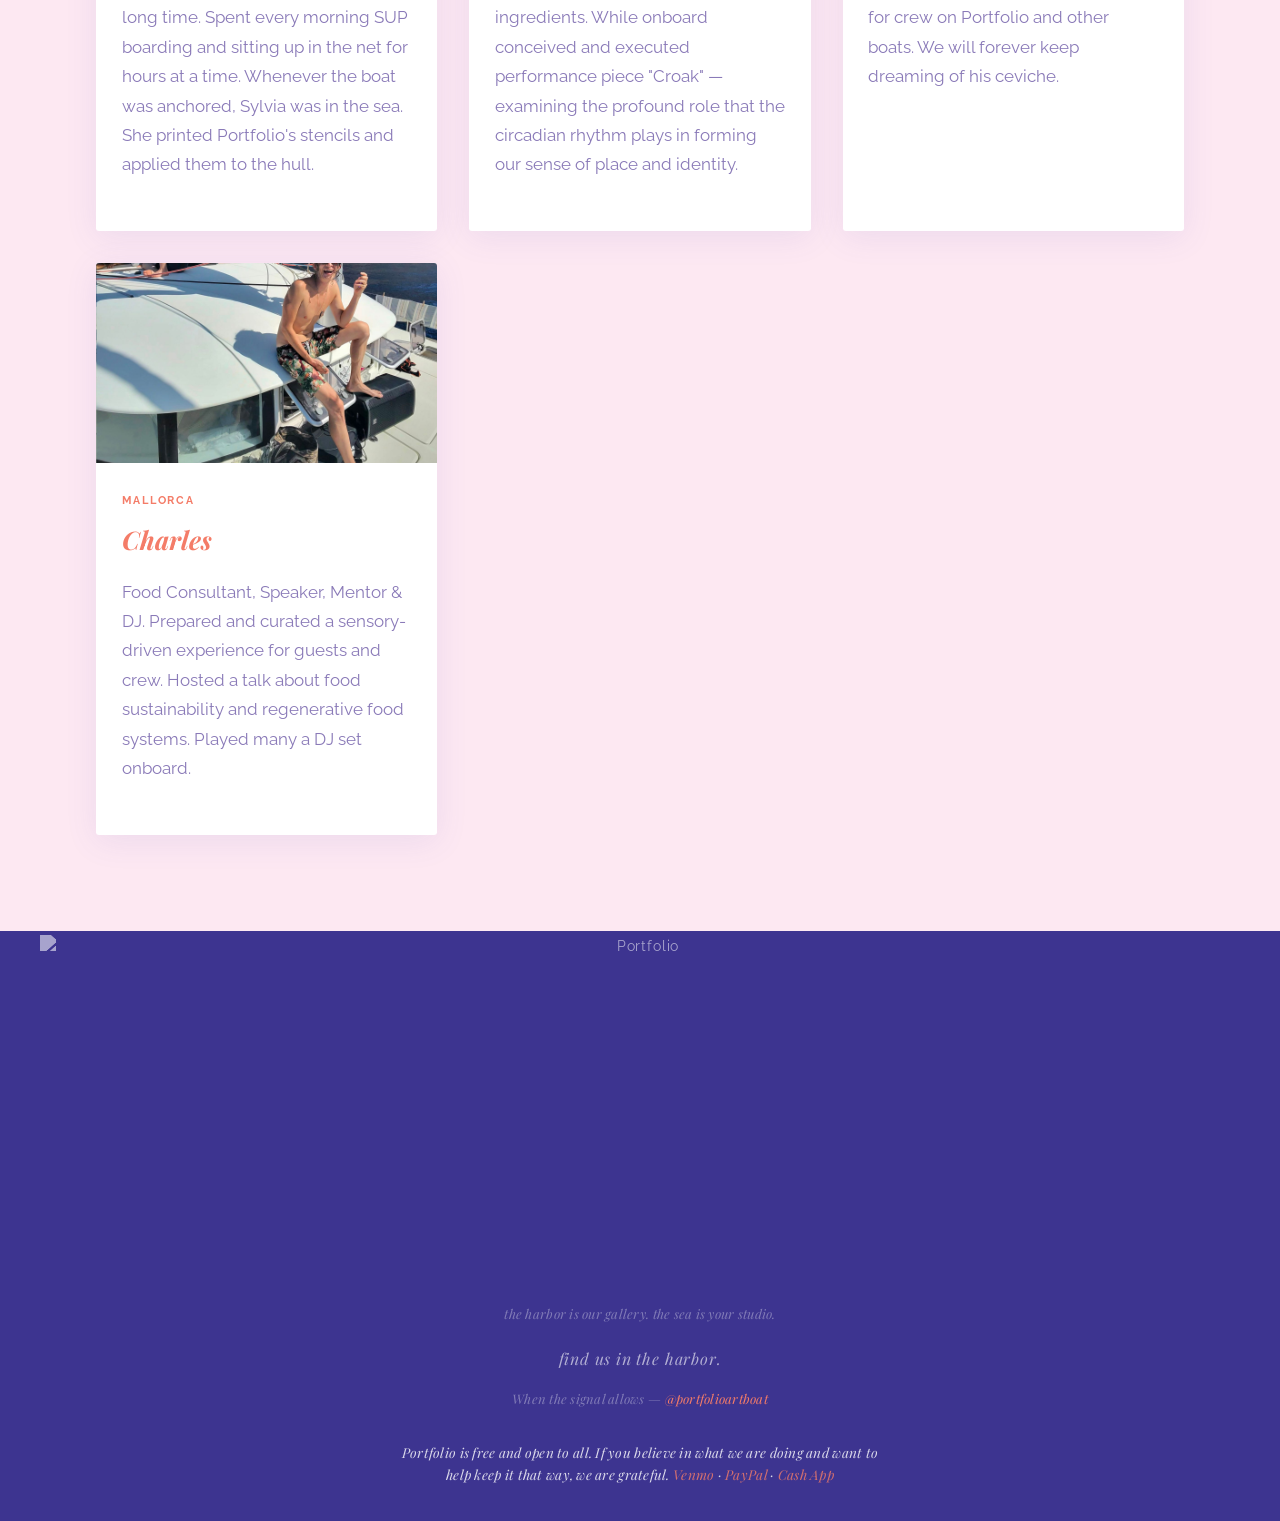
==== commit d23eca52: "Adjust Charles and Karlis residency card photo crops Co-Authored-By: Claude Sonnet 4.6 <noreply@anth" ====
--- a/about.html
+++ b/about.html
@@ -142,7 +142,7 @@
     </div>
 
     <div class="residency-card">
-      <div class="residency-card-image" style="background-image: url('Karlis_Residency.jpg'); background-size: cover; background-position: center 40%;"></div>
+      <div class="residency-card-image" style="background-image: url('Karlis_Residency.jpg'); background-size: cover; background-position: center 60%;"></div>
       <div class="residency-card-body">
         <span class="residency-card-leg">Mallorca</span>
         <h3 class="residency-card-name">Karlis</h3>
@@ -160,7 +160,7 @@
     </div>
 
     <div class="residency-card">
-      <div class="residency-card-image" style="background-image: url('Charles_Residency.jpg'); background-size: cover; background-position: 53% 39%;"></div>
+      <div class="residency-card-image" style="background-image: url('Charles_Residency.jpg'); background-size: cover; background-position: 95% 81%;"></div>
       <div class="residency-card-body">
         <span class="residency-card-leg">Mallorca</span>
         <h3 class="residency-card-name">Charles</h3>
